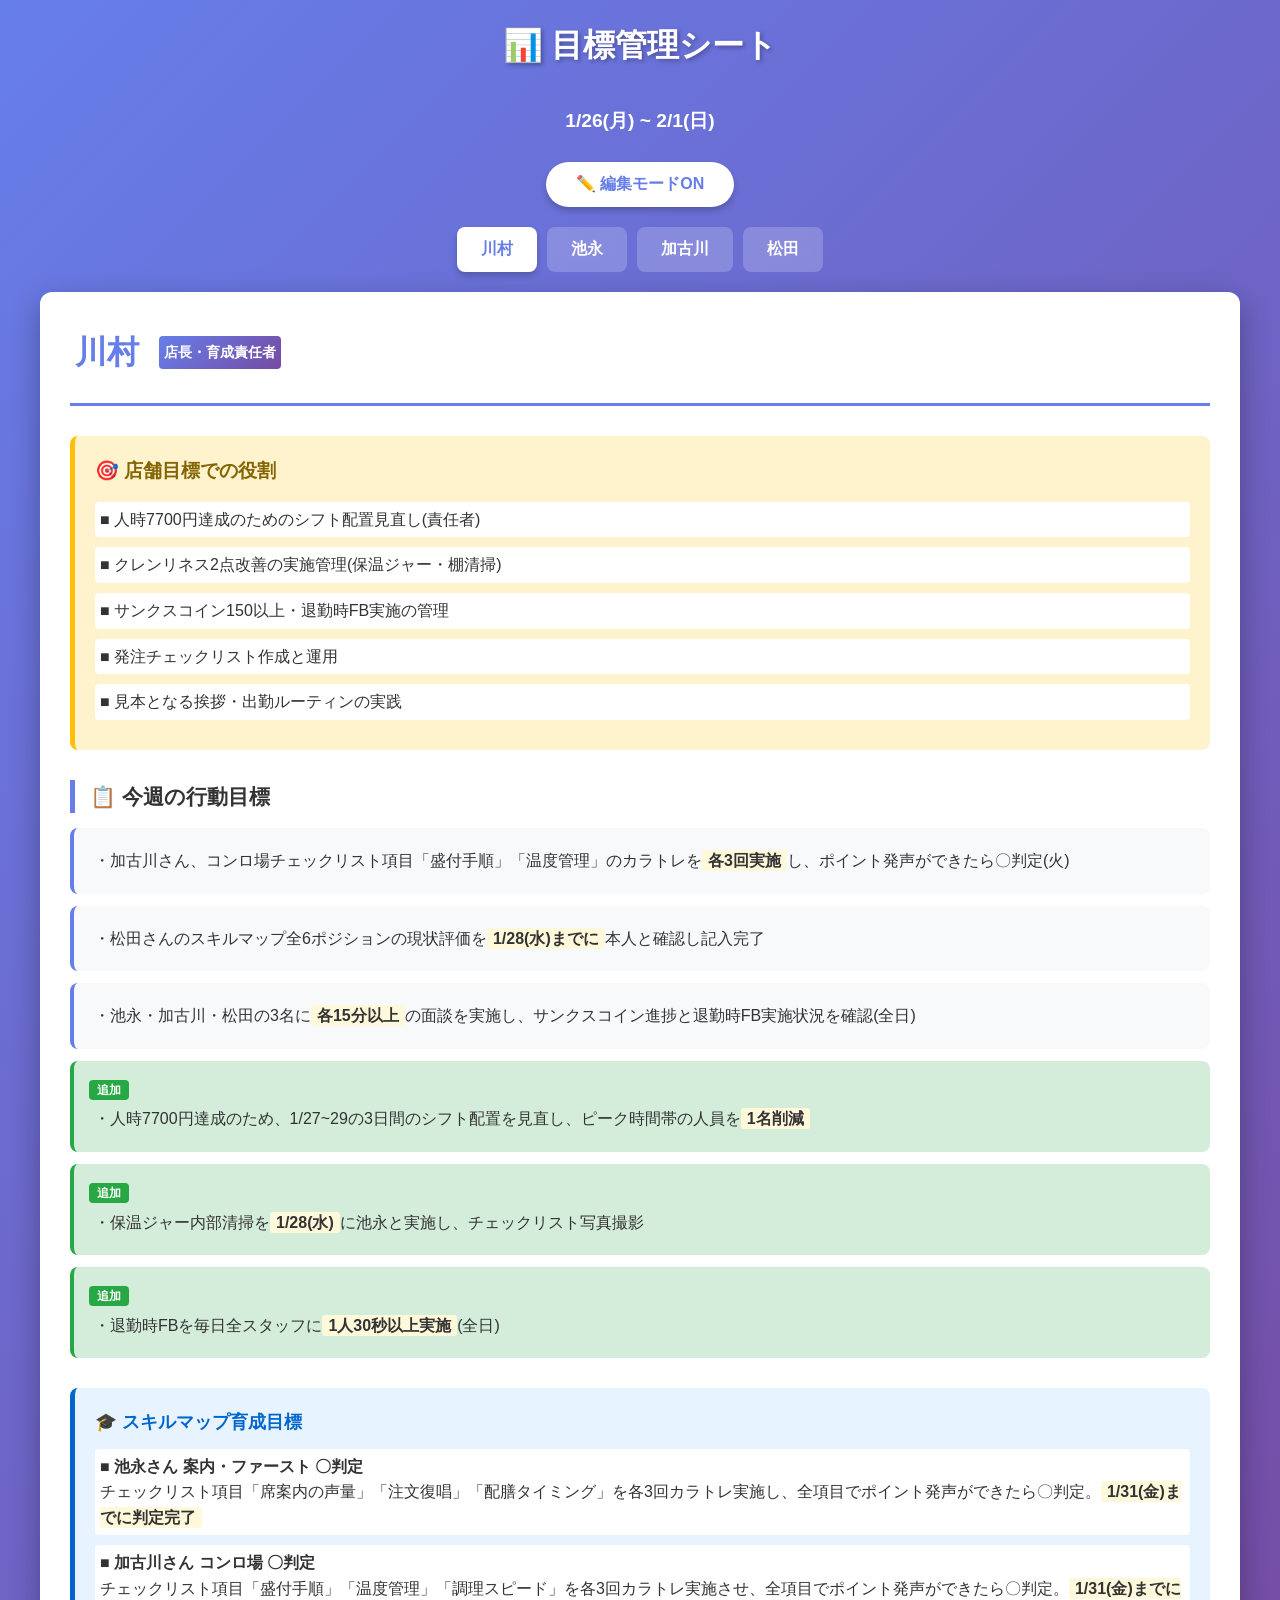
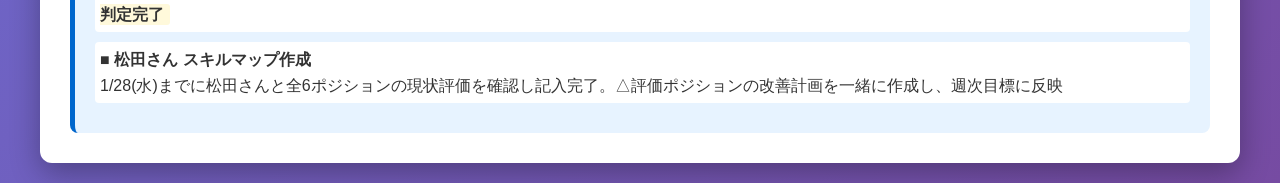
==== index.html @ c8c551f2 "Add files via upload" ====
<!DOCTYPE html>
<html lang="ja">
<head>
    <meta charset="UTF-8">
    <meta name="viewport" content="width=device-width, initial-scale=1.0">
    <title>目標管理シート - 編集可能版</title>
    <style>
        * {
            margin: 0;
            padding: 0;
            box-sizing: border-box;
        }
        
        body {
            font-family: 'Segoe UI', 'Yu Gothic', 'Meiryo', sans-serif;
            background: linear-gradient(135deg, #667eea 0%, #764ba2 100%);
            padding: 20px;
            line-height: 1.6;
        }
        
        .container {
            max-width: 1200px;
            margin: 0 auto;
        }
        
        h1 {
            text-align: center;
            color: white;
            margin-bottom: 30px;
            font-size: 2em;
            text-shadow: 2px 2px 4px rgba(0,0,0,0.3);
        }
        
        .period {
            text-align: center;
            color: white;
            font-size: 1.2em;
            margin-bottom: 20px;
            font-weight: bold;
        }
        
        .edit-mode-toggle {
            text-align: center;
            margin-bottom: 20px;
        }
        
        .toggle-btn {
            padding: 12px 30px;
            background: white;
            color: #667eea;
            border: none;
            border-radius: 25px;
            cursor: pointer;
            font-size: 1em;
            font-weight: bold;
            box-shadow: 0 4px 6px rgba(0,0,0,0.2);
            transition: all 0.3s;
        }
        
        .toggle-btn:hover {
            transform: translateY(-2px);
            box-shadow: 0 6px 8px rgba(0,0,0,0.3);
        }
        
        .toggle-btn.active {
            background: #28a745;
            color: white;
        }
        
        .tab-container {
            display: flex;
            gap: 10px;
            margin-bottom: 20px;
            flex-wrap: wrap;
            justify-content: center;
        }
        
        .tab {
            padding: 12px 24px;
            background: rgba(255,255,255,0.2);
            color: white;
            border: none;
            border-radius: 8px;
            cursor: pointer;
            font-size: 1em;
            font-weight: bold;
            transition: all 0.3s;
            backdrop-filter: blur(10px);
        }
        
        .tab:hover {
            background: rgba(255,255,255,0.3);
            transform: translateY(-2px);
        }
        
        .tab.active {
            background: white;
            color: #667eea;
            box-shadow: 0 4px 6px rgba(0,0,0,0.2);
        }
        
        .person-card {
            display: none;
            background: white;
            border-radius: 12px;
            padding: 30px;
            box-shadow: 0 10px 30px rgba(0,0,0,0.3);
            animation: fadeIn 0.5s;
        }
        
        .person-card.active {
            display: block;
        }
        
        @keyframes fadeIn {
            from {
                opacity: 0;
                transform: translateY(20px);
            }
            to {
                opacity: 1;
                transform: translateY(0);
            }
        }
        
        .person-header {
            display: flex;
            align-items: center;
            margin-bottom: 30px;
            padding-bottom: 20px;
            border-bottom: 3px solid #667eea;
        }
        
        .person-name {
            font-size: 2em;
            color: #667eea;
            font-weight: bold;
            margin-right: 15px;
        }
        
        .role-badge {
            background: linear-gradient(135deg, #667eea, #764ba2);
            color: white;
            padding: 5px 15px;
            border-radius: 20px;
            font-size: 0.9em;
            font-weight: bold;
        }
        
        .section {
            margin-bottom: 30px;
        }
        
        .section-title {
            font-size: 1.3em;
            color: #333;
            margin-bottom: 15px;
            padding-left: 15px;
            border-left: 5px solid #667eea;
            font-weight: bold;
        }
        
        .goal-item {
            background: #f8f9fa;
            padding: 15px;
            margin-bottom: 12px;
            border-radius: 8px;
            border-left: 4px solid #667eea;
            transition: all 0.3s;
            position: relative;
        }
        
        .goal-item:hover {
            background: #e9ecef;
        }
        
        .goal-item.new {
            border-left-color: #28a745;
            background: #d4edda;
        }
        
        .goal-item.new::before {
            content: "追加";
            background: #28a745;
            color: white;
            padding: 3px 8px;
            border-radius: 4px;
            font-size: 0.75em;
            margin-right: 10px;
            font-weight: bold;
        }
        
        .goal-text {
            color: #333;
            font-size: 1em;
        }
        
        .store-goals {
            background: #fff3cd;
            padding: 20px;
            border-radius: 8px;
            border-left: 5px solid #ffc107;
            margin-bottom: 30px;
        }
        
        .store-goals-title {
            font-size: 1.2em;
            color: #856404;
            margin-bottom: 15px;
            font-weight: bold;
        }
        
        .store-goal-item {
            padding: 10px;
            margin-bottom: 10px;
            background: white;
            border-radius: 5px;
            color: #333;
            position: relative;
        }
        
        .skill-progress {
            background: #e7f3ff;
            padding: 20px;
            border-radius: 8px;
            border-left: 5px solid #0066cc;
        }
        
        .skill-title {
            font-size: 1.1em;
            color: #0066cc;
            margin-bottom: 12px;
            font-weight: bold;
        }
        
        .skill-item {
            background: white;
            padding: 12px;
            margin-bottom: 10px;
            border-radius: 5px;
            color: #333;
            position: relative;
        }
        
        .highlight {
            background: #fff9db;
            padding: 2px 6px;
            border-radius: 3px;
            font-weight: bold;
        }
        
        /* 編集モード用スタイル */
        .editable {
            cursor: text;
            padding: 5px;
            border-radius: 4px;
            transition: all 0.3s;
        }
        
        .editable:hover {
            background: rgba(102, 126, 234, 0.1);
        }
        
        .editable[contenteditable="true"] {
            background: #fffacd;
            border: 2px solid #667eea;
            outline: none;
        }
        
        .delete-btn {
            position: absolute;
            right: 10px;
            top: 10px;
            background: #dc3545;
            color: white;
            border: none;
            padding: 5px 10px;
            border-radius: 5px;
            cursor: pointer;
            font-size: 0.8em;
            display: none;
        }
        
        .edit-mode .delete-btn {
            display: block;
        }
        
        .delete-btn:hover {
            background: #c82333;
        }
        
        .add-btn {
            background: #28a745;
            color: white;
            border: none;
            padding: 10px 20px;
            border-radius: 5px;
            cursor: pointer;
            font-size: 0.9em;
            margin-top: 10px;
            display: none;
        }
        
        .edit-mode .add-btn {
            display: inline-block;
        }
        
        .add-btn:hover {
            background: #218838;
        }
        
        .save-export-container {
            text-align: center;
            margin-top: 20px;
            display: none;
        }
        
        .edit-mode .save-export-container {
            display: block;
        }
        
        .save-btn, .export-btn {
            padding: 12px 30px;
            margin: 0 10px;
            border: none;
            border-radius: 8px;
            cursor: pointer;
            font-size: 1em;
            font-weight: bold;
            transition: all 0.3s;
        }
        
        .save-btn {
            background: #28a745;
            color: white;
        }
        
        .save-btn:hover {
            background: #218838;
        }
        
        .export-btn {
            background: #007bff;
            color: white;
        }
        
        .export-btn:hover {
            background: #0056b3;
        }
        
        @media (max-width: 768px) {
            body {
                padding: 10px;
            }
            
            h1 {
                font-size: 1.5em;
            }
            
            .person-card {
                padding: 20px;
            }
            
            .tab {
                padding: 10px 16px;
                font-size: 0.9em;
            }
        }
    </style>
</head>
<body>
    <div class="container">
        <h1>📊 目標管理シート</h1>
        <div class="period editable" contenteditable="false">1/26(月) ~ 2/1(日)</div>
        
        <div class="edit-mode-toggle">
            <button class="toggle-btn" onclick="toggleEditMode()">✏️ 編集モードON</button>
        </div>
        
        <div class="tab-container" id="tabContainer">
            <button class="tab active" onclick="showPerson('kawamura')">川村</button>
            <button class="tab" onclick="showPerson('ikenaga')">池永</button>
            <button class="tab" onclick="showPerson('kakogawa')">加古川</button>
            <button class="tab" onclick="showPerson('matsuda')">松田</button>
        </div>

        <!-- 川村 -->
        <div id="kawamura" class="person-card active">
            <div class="person-header">
                <div class="person-name editable" contenteditable="false">川村</div>
                <div class="role-badge editable" contenteditable="false">店長・育成責任者</div>
            </div>
            
            <div class="store-goals">
                <div class="store-goals-title">🎯 店舗目標での役割</div>
                <div class="store-goal-item editable" contenteditable="false">
                    <button class="delete-btn" onclick="deleteItem(this)">削除</button>
                    ■ 人時7700円達成のためのシフト配置見直し(責任者)
                </div>
                <div class="store-goal-item editable" contenteditable="false">
                    <button class="delete-btn" onclick="deleteItem(this)">削除</button>
                    ■ クレンリネス2点改善の実施管理(保温ジャー・棚清掃)
                </div>
                <div class="store-goal-item editable" contenteditable="false">
                    <button class="delete-btn" onclick="deleteItem(this)">削除</button>
                    ■ サンクスコイン150以上・退勤時FB実施の管理
                </div>
                <div class="store-goal-item editable" contenteditable="false">
                    <button class="delete-btn" onclick="deleteItem(this)">削除</button>
                    ■ 発注チェックリスト作成と運用
                </div>
                <div class="store-goal-item editable" contenteditable="false">
                    <button class="delete-btn" onclick="deleteItem(this)">削除</button>
                    ■ 見本となる挨拶・出勤ルーティンの実践
                </div>
                <button class="add-btn" onclick="addStoreGoal(this)">+ 店舗目標を追加</button>
            </div>
            
            <div class="section">
                <div class="section-title">📋 今週の行動目標</div>
                <div class="goal-item">
                    <button class="delete-btn" onclick="deleteItem(this)">削除</button>
                    <div class="goal-text editable" contenteditable="false">・加古川さん、コンロ場チェックリスト項目「盛付手順」「温度管理」のカラトレを<span class="highlight">各3回実施</span>し、ポイント発声ができたら〇判定(火)</div>
                </div>
                <div class="goal-item">
                    <button class="delete-btn" onclick="deleteItem(this)">削除</button>
                    <div class="goal-text editable" contenteditable="false">・松田さんのスキルマップ全6ポジションの現状評価を<span class="highlight">1/28(水)までに</span>本人と確認し記入完了</div>
                </div>
                <div class="goal-item">
                    <button class="delete-btn" onclick="deleteItem(this)">削除</button>
                    <div class="goal-text editable" contenteditable="false">・池永・加古川・松田の3名に<span class="highlight">各15分以上</span>の面談を実施し、サンクスコイン進捗と退勤時FB実施状況を確認(全日)</div>
                </div>
                <div class="goal-item new">
                    <button class="delete-btn" onclick="deleteItem(this)">削除</button>
                    <div class="goal-text editable" contenteditable="false">・人時7700円達成のため、1/27~29の3日間のシフト配置を見直し、ピーク時間帯の人員を<span class="highlight">1名削減</span></div>
                </div>
                <div class="goal-item new">
                    <button class="delete-btn" onclick="deleteItem(this)">削除</button>
                    <div class="goal-text editable" contenteditable="false">・保温ジャー内部清掃を<span class="highlight">1/28(水)</span>に池永と実施し、チェックリスト写真撮影</div>
                </div>
                <div class="goal-item new">
                    <button class="delete-btn" onclick="deleteItem(this)">削除</button>
                    <div class="goal-text editable" contenteditable="false">・退勤時FBを毎日全スタッフに<span class="highlight">1人30秒以上実施</span>(全日)</div>
                </div>
                <button class="add-btn" onclick="addWeeklyGoal(this)">+ 週次目標を追加</button>
            </div>
            
            <div class="skill-progress">
                <div class="skill-title">🎓 スキルマップ育成目標</div>
                <div class="skill-item editable" contenteditable="false">
                    <button class="delete-btn" onclick="deleteItem(this)">削除</button>
                    <strong>■ 池永さん 案内・ファースト 〇判定</strong><br>
                    チェックリスト項目「席案内の声量」「注文復唱」「配膳タイミング」を各3回カラトレ実施し、全項目でポイント発声ができたら〇判定。<span class="highlight">1/31(金)までに判定完了</span>
                </div>
                <div class="skill-item editable" contenteditable="false">
                    <button class="delete-btn" onclick="deleteItem(this)">削除</button>
                    <strong>■ 加古川さん コンロ場 〇判定</strong><br>
                    チェックリスト項目「盛付手順」「温度管理」「調理スピード」を各3回カラトレ実施させ、全項目でポイント発声ができたら〇判定。<span class="highlight">1/31(金)までに判定完了</span>
                </div>
                <div class="skill-item editable" contenteditable="false">
                    <button class="delete-btn" onclick="deleteItem(this)">削除</button>
                    <strong>■ 松田さん スキルマップ作成</strong><br>
                    1/28(水)までに松田さんと全6ポジションの現状評価を確認し記入完了。△評価ポジションの改善計画を一緒に作成し、週次目標に反映
                </div>
                <button class="add-btn" onclick="addSkillGoal(this)">+ スキル目標を追加</button>
            </div>
        </div>

        <!-- 池永 -->
        <div id="ikenaga" class="person-card">
            <div class="person-header">
                <div class="person-name editable" contenteditable="false">池永</div>
                <div class="role-badge editable" contenteditable="false">SS・クレンリネス担当</div>
            </div>
            
            <div class="store-goals">
                <div class="store-goals-title">🎯 店舗目標での役割</div>
                <div class="store-goal-item editable" contenteditable="false">
                    <button class="delete-btn" onclick="deleteItem(this)">削除</button>
                    ■ 見本となる挨拶・出勤ルーティンの実践(社員・SS)
                </div>
                <div class="store-goal-item editable" contenteditable="false">
                    <button class="delete-btn" onclick="deleteItem(this)">削除</button>
                    ■ クレンリネス2点改善への協力(保温ジャー清掃実施)
                </div>
                <button class="add-btn" onclick="addStoreGoal(this)">+ 店舗目標を追加</button>
            </div>
            
            <div class="section">
                <div class="section-title">📋 今週の行動目標</div>
                <div class="goal-item">
                    <button class="delete-btn" onclick="deleteItem(this)">削除</button>
                    <div class="goal-text editable" contenteditable="false">・ラストチェックリスト全12項目のうち「トイレ清掃」「ゴミ分別」を加古川・松田に<span class="highlight">各2回実施</span>させ、不備があれば即座に再指導(月水木)</div>
                </div>
                <div class="goal-item new">
                    <button class="delete-btn" onclick="deleteItem(this)">削除</button>
                    <div class="goal-text editable" contenteditable="false">・案内・ファーストのチェックリスト項目「席案内の声量」「注文復唱」を川村に<span class="highlight">3回カラトレ</span>で確認してもらい〇判定取得(月水金)</div>
                </div>
                <div class="goal-item new">
                    <button class="delete-btn" onclick="deleteItem(this)">削除</button>
                    <div class="goal-text editable" contenteditable="false">・出勤時に「いらっしゃいませ!」を<span class="highlight">5m先まで届く声量</span>で毎日実施し、川村のFBを受ける(全日)</div>
                </div>
                <button class="add-btn" onclick="addWeeklyGoal(this)">+ 週次目標を追加</button>
            </div>
            
            <div class="skill-progress">
                <div class="skill-title">🎓 スキルマップ進捗目標</div>
                <div class="skill-item editable" contenteditable="false">
                    <button class="delete-btn" onclick="deleteItem(this)">削除</button>
                    <strong>■ 案内・ファースト 〇判定取得</strong><br>
                    チェックリスト項目「席案内の声量」「注文復唱」「配膳タイミング」を川村に各3回カラトレで確認してもらい、全項目でポイント発声ができたら〇判定。<span class="highlight">1/31(金)までに川村から判定取得</span>
                </div>
                <div class="skill-item editable" contenteditable="false">
                    <button class="delete-btn" onclick="deleteItem(this)">削除</button>
                    <strong>■ 肉場 〇判定取得</strong><br>
                    肉場の現状評価(×/△)を1/27(月)に川村と確認。チェックリスト項目「肉の切り分け」「焼き加減判断」を各3回カラトレ実施し、川村から〇判定を<span class="highlight">2/15までに取得</span>
                </div>
                <button class="add-btn" onclick="addSkillGoal(this)">+ スキル目標を追加</button>
            </div>
        </div>

        <!-- 加古川 -->
        <div id="kakogawa" class="person-card">
            <div class="person-header">
                <div class="person-name editable" contenteditable="false">加古川</div>
                <div class="role-badge editable" contenteditable="false">スタッフ・コンロ場育成中</div>
            </div>
            
            <div class="store-goals">
                <div class="store-goals-title">🎯 店舗目標での役割</div>
                <div class="store-goal-item editable" contenteditable="false">
                    <button class="delete-btn" onclick="deleteItem(this)">削除</button>
                    ■ クレンリネス2点改善の実施(テーブル横セット棚・保温ジャー清掃)
                </div>
                <button class="add-btn" onclick="addStoreGoal(this)">+ 店舗目標を追加</button>
            </div>
            
            <div class="section">
                <div class="section-title">📋 今週の行動目標</div>
                <div class="goal-item">
                    <button class="delete-btn" onclick="deleteItem(this)">削除</button>
                    <div class="goal-text editable" contenteditable="false">・コンロ場チェックリスト「盛付手順」を<span class="highlight">毎日2回以上カラトレ実施</span>し、川村の〇判定を<span class="highlight">1/31(金)までに取得</span>(全日)</div>
                </div>
                <div class="goal-item">
                    <button class="delete-btn" onclick="deleteItem(this)">削除</button>
                    <div class="goal-text editable" contenteditable="false">・横の棚清掃を火水木の3日間実施し、<span class="highlight">チェックリスト写真を撮影</span>して川村に提出。保温ジャー内部清掃を1/28(水)に川村と実施(火水木)</div>
                </div>
                <div class="goal-item new">
                    <button class="delete-btn" onclick="deleteItem(this)">削除</button>
                    <div class="goal-text editable" contenteditable="false">・退勤時に池永または川村から<span class="highlight">30秒以上のFB</span>を毎日受ける(全日)</div>
                </div>
                <button class="add-btn" onclick="addWeeklyGoal(this)">+ 週次目標を追加</button>
            </div>
            
            <div class="skill-progress">
                <div class="skill-title">🎓 スキルマップ進捗目標</div>
                <div class="skill-item editable" contenteditable="false">
                    <button class="delete-btn" onclick="deleteItem(this)">削除</button>
                    <strong>■ コンロ場 〇判定取得</strong><br>
                    チェックリスト項目「盛付手順」「温度管理」「調理スピード」を毎日2回以上カラトレ実施し、川村に各3回確認してもらい全項目でポイント発声ができたら〇判定。<span class="highlight">1/31(金)までに判定取得</span>
                </div>
                <button class="add-btn" onclick="addSkillGoal(this)">+ スキル目標を追加</button>
            </div>
        </div>

        <!-- 松田 -->
        <div id="matsuda" class="person-card">
            <div class="person-header">
                <div class="person-name editable" contenteditable="false">松田</div>
                <div class="role-badge editable" contenteditable="false">SS・新人育成中</div>
            </div>
            
            <div class="store-goals">
                <div class="store-goals-title">🎯 店舗目標での役割</div>
                <div class="store-goal-item editable" contenteditable="false">
                    <button class="delete-btn" onclick="deleteItem(this)">削除</button>
                    ■ 見本となる挨拶・出勤ルーティンの実践(社員・SS)
                </div>
                <div class="store-goal-item editable" contenteditable="false">
                    <button class="delete-btn" onclick="deleteItem(this)">削除</button>
                    ■ サンクスコイン150以上の達成
                </div>
                <button class="add-btn" onclick="addStoreGoal(this)">+ 店舗目標を追加</button>
            </div>
            
            <div class="section">
                <div class="section-title">📋 今週の行動目標</div>
                <div class="goal-item">
                    <button class="delete-btn" onclick="deleteItem(this)">削除</button>
                    <div class="goal-text editable" contenteditable="false">・出勤時「おはようございます!」+特急挨拶を<span class="highlight">5m先まで届く声量</span>で毎日実施し、川村または池永のFBを受ける(全日)</div>
                </div>
                <div class="goal-item">
                    <button class="delete-btn" onclick="deleteItem(this)">削除</button>
                    <div class="goal-text editable" contenteditable="false">・スキルマップの現状評価を<span class="highlight">1/28(水)までに</span>川村と確認し記入完了。△評価ポジションのうち1つを選び、チェックリスト項目を<span class="highlight">毎日2回以上カラトレ実施</span>(全日)</div>
                </div>
                <div class="goal-item new">
                    <button class="delete-btn" onclick="deleteItem(this)">削除</button>
                    <div class="goal-text editable" contenteditable="false">・サンクスコインを<span class="highlight">週3枚以上送信</span>し、1/31(金)時点での累計枚数を川村に報告</div>
                </div>
                <button class="add-btn" onclick="addWeeklyGoal(this)">+ 週次目標を追加</button>
            </div>
            
            <div class="skill-progress">
                <div class="skill-title">🎓 スキルマップ進捗目標</div>
                <div class="skill-item editable" contenteditable="false">
                    <button class="delete-btn" onclick="deleteItem(this)">削除</button>
                    <strong>■ スキルマップ作成完了</strong><br>
                    1/28(水)までに川村と全6ポジションの現状評価を確認し記入完了。△評価ポジションのうち1つを選び、チェックリスト項目を特定して週次目標に反映。<span class="highlight">2/7(金)までに1ポジションを△→〇に昇格</span>
                </div>
                <button class="add-btn" onclick="addSkillGoal(this)">+ スキル目標を追加</button>
            </div>
        </div>
        
        <div class="save-export-container">
            <button class="save-btn" onclick="saveData()">💾 保存</button>
            <button class="export-btn" onclick="exportHTML()">📥 HTMLエクスポート</button>
        </div>
    </div>

    <script>
        let editMode = false;

        function toggleEditMode() {
            editMode = !editMode;
            const btn = document.querySelector('.toggle-btn');
            const editables = document.querySelectorAll('.editable');
            const body = document.body;
            
            if (editMode) {
                btn.textContent = '👁️ 閲覧モードに戻る';
                btn.classList.add('active');
                body.classList.add('edit-mode');
                editables.forEach(el => el.contentEditable = 'true');
            } else {
                btn.textContent = '✏️ 編集モードON';
                btn.classList.remove('active');
                body.classList.remove('edit-mode');
                editables.forEach(el => el.contentEditable = 'false');
            }
        }

        function showPerson(personId) {
            document.querySelectorAll('.person-card').forEach(card => {
                card.classList.remove('active');
            });
            document.querySelectorAll('.tab').forEach(tab => {
                tab.classList.remove('active');
            });
            
            document.getElementById(personId).classList.add('active');
            event.target.classList.add('active');
        }

        function deleteItem(btn) {
            if (confirm('この項目を削除しますか?')) {
                btn.parentElement.remove();
            }
        }

        function addStoreGoal(btn) {
            const container = btn.parentElement;
            const newItem = document.createElement('div');
            newItem.className = 'store-goal-item editable';
            newItem.contentEditable = 'true';
            newItem.innerHTML = '<button class="delete-btn" onclick="deleteItem(this)">削除</button>■ 新しい店舗目標を入力してください';
            container.insertBefore(newItem, btn);
            newItem.focus();
        }

        function addWeeklyGoal(btn) {
            const container = btn.parentElement;
            const newItem = document.createElement('div');
            newItem.className = 'goal-item new';
            newItem.innerHTML = '<button class="delete-btn" onclick="deleteItem(this)">削除</button><div class="goal-text editable" contenteditable="true">・新しい週次目標を入力してください</div>';
            container.insertBefore(newItem, btn);
            newItem.querySelector('.goal-text').focus();
        }

        function addSkillGoal(btn) {
            const container = btn.parentElement;
            const newItem = document.createElement('div');
            newItem.className = 'skill-item editable';
            newItem.contentEditable = 'true';
            newItem.innerHTML = '<button class="delete-btn" onclick="deleteItem(this)">削除</button><strong>■ 新しいスキル目標</strong><br>詳細を入力してください';
            container.insertBefore(newItem, btn);
            newItem.focus();
        }

        function saveData() {
            localStorage.setItem('goalData', document.querySelector('.container').innerHTML);
            alert('✅ データを保存しました!');
        }

        function loadData() {
            const saved = localStorage.getItem('goalData');
            if (saved) {
                document.querySelector('.container').innerHTML = saved;
                setupEventListeners();
            }
        }

        function setupEventListeners() {
            document.querySelectorAll('.tab').forEach(tab => {
                tab.onclick = function() { showPerson(this.getAttribute('onclick').match(/'(.*)'/)[1]); };
            });
        }

        function exportHTML() {
            const content = document.documentElement.outerHTML;
            const blob = new Blob([content], { type: 'text/html' });
            const url = URL.createObjectURL(blob);
            const a = document.createElement('a');
            a.href = url;
            a.download = '目標管理シート_' + new Date().toISOString().split('T')[0] + '.html';
            a.click();
            URL.revokeObjectURL(url);
            alert('📥 HTMLファイルをダウンロードしました!');
        }

        window.onload = function() {
            const saved = localStorage.getItem('goalData');
            if (saved && confirm('前回の編集データを復元しますか?')) {
                loadData();
            }
        };
    </script>
</body>
</html>
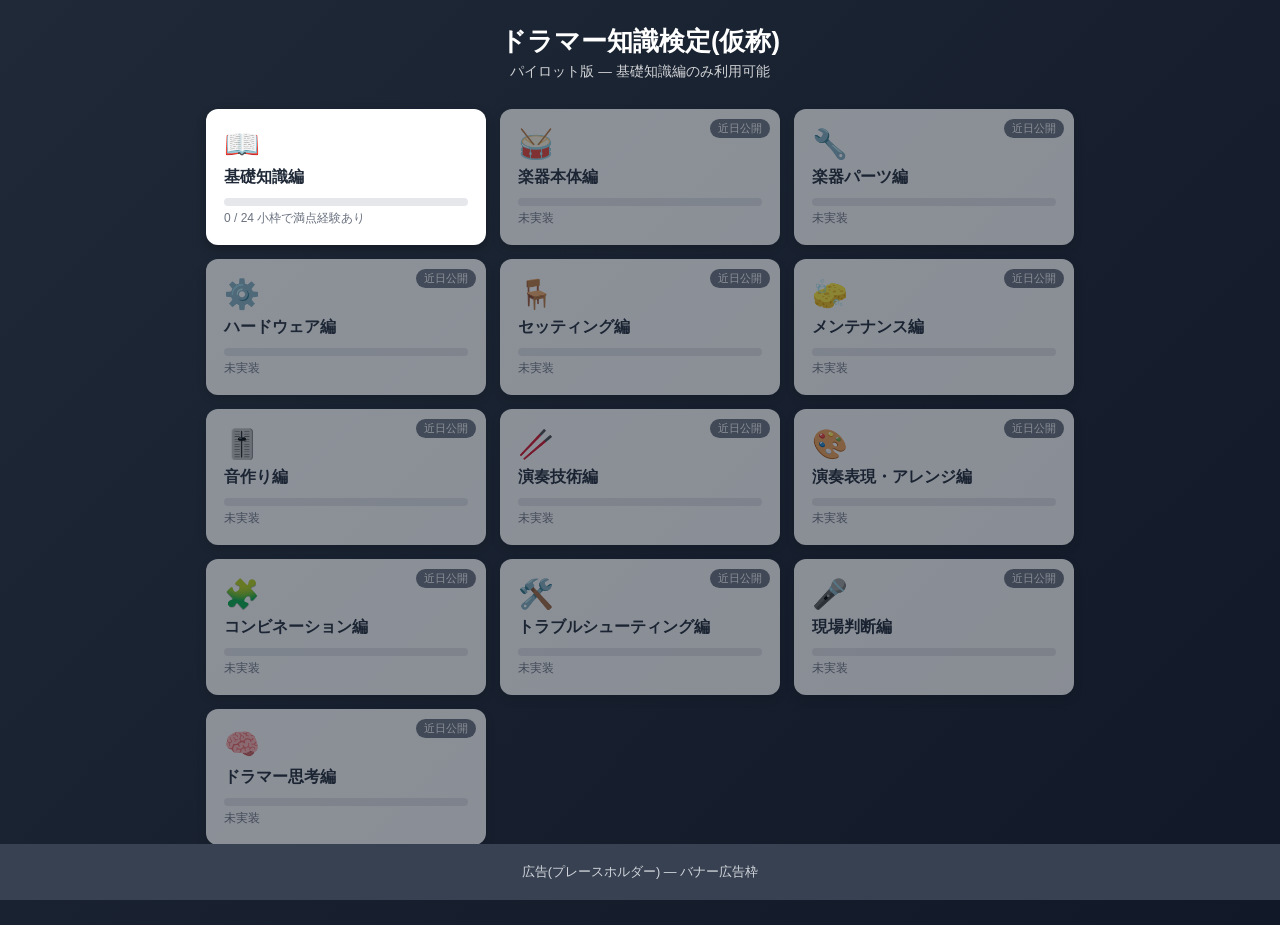
==== commit 8c678eaa: "ドラマー知識検定パイロット版を追加(基礎知識編100問)" ====
--- a/index.html
+++ b/index.html
@@ -1,728 +1,17 @@
 <!DOCTYPE html>
 <html lang="ja">
 <head>
-    <meta charset="UTF-8">
-    <meta name="viewport" content="width=device-width, initial-scale=1.0">
-    <title>目標管理シート - 編集可能版</title>
-    <style>
-        * {
-            margin: 0;
-            padding: 0;
-            box-sizing: border-box;
-        }
-        
-        body {
-            font-family: 'Segoe UI', 'Yu Gothic', 'Meiryo', sans-serif;
-            background: linear-gradient(135deg, #667eea 0%, #764ba2 100%);
-            padding: 20px;
-            line-height: 1.6;
-        }
-        
-        .container {
-            max-width: 1200px;
-            margin: 0 auto;
-        }
-        
-        h1 {
-            text-align: center;
-            color: white;
-            margin-bottom: 30px;
-            font-size: 2em;
-            text-shadow: 2px 2px 4px rgba(0,0,0,0.3);
-        }
-        
-        .period {
-            text-align: center;
-            color: white;
-            font-size: 1.2em;
-            margin-bottom: 20px;
-            font-weight: bold;
-        }
-        
-        .edit-mode-toggle {
-            text-align: center;
-            margin-bottom: 20px;
-        }
-        
-        .toggle-btn {
-            padding: 12px 30px;
-            background: white;
-            color: #667eea;
-            border: none;
-            border-radius: 25px;
-            cursor: pointer;
-            font-size: 1em;
-            font-weight: bold;
-            box-shadow: 0 4px 6px rgba(0,0,0,0.2);
-            transition: all 0.3s;
-        }
-        
-        .toggle-btn:hover {
-            transform: translateY(-2px);
-            box-shadow: 0 6px 8px rgba(0,0,0,0.3);
-        }
-        
-        .toggle-btn.active {
-            background: #28a745;
-            color: white;
-        }
-        
-        .tab-container {
-            display: flex;
-            gap: 10px;
-            margin-bottom: 20px;
-            flex-wrap: wrap;
-            justify-content: center;
-        }
-        
-        .tab {
-            padding: 12px 24px;
-            background: rgba(255,255,255,0.2);
-            color: white;
-            border: none;
-            border-radius: 8px;
-            cursor: pointer;
-            font-size: 1em;
-            font-weight: bold;
-            transition: all 0.3s;
-            backdrop-filter: blur(10px);
-        }
-        
-        .tab:hover {
-            background: rgba(255,255,255,0.3);
-            transform: translateY(-2px);
-        }
-        
-        .tab.active {
-            background: white;
-            color: #667eea;
-            box-shadow: 0 4px 6px rgba(0,0,0,0.2);
-        }
-        
-        .person-card {
-            display: none;
-            background: white;
-            border-radius: 12px;
-            padding: 30px;
-            box-shadow: 0 10px 30px rgba(0,0,0,0.3);
-            animation: fadeIn 0.5s;
-        }
-        
-        .person-card.active {
-            display: block;
-        }
-        
-        @keyframes fadeIn {
-            from {
-                opacity: 0;
-                transform: translateY(20px);
-            }
-            to {
-                opacity: 1;
-                transform: translateY(0);
-            }
-        }
-        
-        .person-header {
-            display: flex;
-            align-items: center;
-            margin-bottom: 30px;
-            padding-bottom: 20px;
-            border-bottom: 3px solid #667eea;
-        }
-        
-        .person-name {
-            font-size: 2em;
-            color: #667eea;
-            font-weight: bold;
-            margin-right: 15px;
-        }
-        
-        .role-badge {
-            background: linear-gradient(135deg, #667eea, #764ba2);
-            color: white;
-            padding: 5px 15px;
-            border-radius: 20px;
-            font-size: 0.9em;
-            font-weight: bold;
-        }
-        
-        .section {
-            margin-bottom: 30px;
-        }
-        
-        .section-title {
-            font-size: 1.3em;
-            color: #333;
-            margin-bottom: 15px;
-            padding-left: 15px;
-            border-left: 5px solid #667eea;
-            font-weight: bold;
-        }
-        
-        .goal-item {
-            background: #f8f9fa;
-            padding: 15px;
-            margin-bottom: 12px;
-            border-radius: 8px;
-            border-left: 4px solid #667eea;
-            transition: all 0.3s;
-            position: relative;
-        }
-        
-        .goal-item:hover {
-            background: #e9ecef;
-        }
-        
-        .goal-item.new {
-            border-left-color: #28a745;
-            background: #d4edda;
-        }
-        
-        .goal-item.new::before {
-            content: "追加";
-            background: #28a745;
-            color: white;
-            padding: 3px 8px;
-            border-radius: 4px;
-            font-size: 0.75em;
-            margin-right: 10px;
-            font-weight: bold;
-        }
-        
-        .goal-text {
-            color: #333;
-            font-size: 1em;
-        }
-        
-        .store-goals {
-            background: #fff3cd;
-            padding: 20px;
-            border-radius: 8px;
-            border-left: 5px solid #ffc107;
-            margin-bottom: 30px;
-        }
-        
-        .store-goals-title {
-            font-size: 1.2em;
-            color: #856404;
-            margin-bottom: 15px;
-            font-weight: bold;
-        }
-        
-        .store-goal-item {
-            padding: 10px;
-            margin-bottom: 10px;
-            background: white;
-            border-radius: 5px;
-            color: #333;
-            position: relative;
-        }
-        
-        .skill-progress {
-            background: #e7f3ff;
-            padding: 20px;
-            border-radius: 8px;
-            border-left: 5px solid #0066cc;
-        }
-        
-        .skill-title {
-            font-size: 1.1em;
-            color: #0066cc;
-            margin-bottom: 12px;
-            font-weight: bold;
-        }
-        
-        .skill-item {
-            background: white;
-            padding: 12px;
-            margin-bottom: 10px;
-            border-radius: 5px;
-            color: #333;
-            position: relative;
-        }
-        
-        .highlight {
-            background: #fff9db;
-            padding: 2px 6px;
-            border-radius: 3px;
-            font-weight: bold;
-        }
-        
-        /* 編集モード用スタイル */
-        .editable {
-            cursor: text;
-            padding: 5px;
-            border-radius: 4px;
-            transition: all 0.3s;
-        }
-        
-        .editable:hover {
-            background: rgba(102, 126, 234, 0.1);
-        }
-        
-        .editable[contenteditable="true"] {
-            background: #fffacd;
-            border: 2px solid #667eea;
-            outline: none;
-        }
-        
-        .delete-btn {
-            position: absolute;
-            right: 10px;
-            top: 10px;
-            background: #dc3545;
-            color: white;
-            border: none;
-            padding: 5px 10px;
-            border-radius: 5px;
-            cursor: pointer;
-            font-size: 0.8em;
-            display: none;
-        }
-        
-        .edit-mode .delete-btn {
-            display: block;
-        }
-        
-        .delete-btn:hover {
-            background: #c82333;
-        }
-        
-        .add-btn {
-            background: #28a745;
-            color: white;
-            border: none;
-            padding: 10px 20px;
-            border-radius: 5px;
-            cursor: pointer;
-            font-size: 0.9em;
-            margin-top: 10px;
-            display: none;
-        }
-        
-        .edit-mode .add-btn {
-            display: inline-block;
-        }
-        
-        .add-btn:hover {
-            background: #218838;
-        }
-        
-        .save-export-container {
-            text-align: center;
-            margin-top: 20px;
-            display: none;
-        }
-        
-        .edit-mode .save-export-container {
-            display: block;
-        }
-        
-        .save-btn, .export-btn {
-            padding: 12px 30px;
-            margin: 0 10px;
-            border: none;
-            border-radius: 8px;
-            cursor: pointer;
-            font-size: 1em;
-            font-weight: bold;
-            transition: all 0.3s;
-        }
-        
-        .save-btn {
-            background: #28a745;
-            color: white;
-        }
-        
-        .save-btn:hover {
-            background: #218838;
-        }
-        
-        .export-btn {
-            background: #007bff;
-            color: white;
-        }
-        
-        .export-btn:hover {
-            background: #0056b3;
-        }
-        
-        @media (max-width: 768px) {
-            body {
-                padding: 10px;
-            }
-            
-            h1 {
-                font-size: 1.5em;
-            }
-            
-            .person-card {
-                padding: 20px;
-            }
-            
-            .tab {
-                padding: 10px 16px;
-                font-size: 0.9em;
-            }
-        }
-    </style>
+  <meta charset="UTF-8">
+  <meta name="viewport" content="width=device-width, initial-scale=1.0">
+  <title>ドラマー知識検定(仮称) - パイロット版</title>
+  <link rel="stylesheet" href="styles.css">
 </head>
 <body>
-    <div class="container">
-        <h1>📊 目標管理シート</h1>
-        <div class="period editable" contenteditable="false">1/26(月) ~ 2/1(日)</div>
-        
-        <div class="edit-mode-toggle">
-            <button class="toggle-btn" onclick="toggleEditMode()">✏️ 編集モードON</button>
-        </div>
-        
-        <div class="tab-container" id="tabContainer">
-            <button class="tab active" onclick="showPerson('kawamura')">川村</button>
-            <button class="tab" onclick="showPerson('ikenaga')">池永</button>
-            <button class="tab" onclick="showPerson('kakogawa')">加古川</button>
-            <button class="tab" onclick="showPerson('matsuda')">松田</button>
-        </div>
+  <div id="app-root"></div>
 
-        <!-- 川村 -->
-        <div id="kawamura" class="person-card active">
-            <div class="person-header">
-                <div class="person-name editable" contenteditable="false">川村</div>
-                <div class="role-badge editable" contenteditable="false">店長・育成責任者</div>
-            </div>
-            
-            <div class="store-goals">
-                <div class="store-goals-title">🎯 店舗目標での役割</div>
-                <div class="store-goal-item editable" contenteditable="false">
-                    <button class="delete-btn" onclick="deleteItem(this)">削除</button>
-                    ■ 人時7700円達成のためのシフト配置見直し(責任者)
-                </div>
-                <div class="store-goal-item editable" contenteditable="false">
-                    <button class="delete-btn" onclick="deleteItem(this)">削除</button>
-                    ■ クレンリネス2点改善の実施管理(保温ジャー・棚清掃)
-                </div>
-                <div class="store-goal-item editable" contenteditable="false">
-                    <button class="delete-btn" onclick="deleteItem(this)">削除</button>
-                    ■ サンクスコイン150以上・退勤時FB実施の管理
-                </div>
-                <div class="store-goal-item editable" contenteditable="false">
-                    <button class="delete-btn" onclick="deleteItem(this)">削除</button>
-                    ■ 発注チェックリスト作成と運用
-                </div>
-                <div class="store-goal-item editable" contenteditable="false">
-                    <button class="delete-btn" onclick="deleteItem(this)">削除</button>
-                    ■ 見本となる挨拶・出勤ルーティンの実践
-                </div>
-                <button class="add-btn" onclick="addStoreGoal(this)">+ 店舗目標を追加</button>
-            </div>
-            
-            <div class="section">
-                <div class="section-title">📋 今週の行動目標</div>
-                <div class="goal-item">
-                    <button class="delete-btn" onclick="deleteItem(this)">削除</button>
-                    <div class="goal-text editable" contenteditable="false">・加古川さん、コンロ場チェックリスト項目「盛付手順」「温度管理」のカラトレを<span class="highlight">各3回実施</span>し、ポイント発声ができたら〇判定(火)</div>
-                </div>
-                <div class="goal-item">
-                    <button class="delete-btn" onclick="deleteItem(this)">削除</button>
-                    <div class="goal-text editable" contenteditable="false">・松田さんのスキルマップ全6ポジションの現状評価を<span class="highlight">1/28(水)までに</span>本人と確認し記入完了</div>
-                </div>
-                <div class="goal-item">
-                    <button class="delete-btn" onclick="deleteItem(this)">削除</button>
-                    <div class="goal-text editable" contenteditable="false">・池永・加古川・松田の3名に<span class="highlight">各15分以上</span>の面談を実施し、サンクスコイン進捗と退勤時FB実施状況を確認(全日)</div>
-                </div>
-                <div class="goal-item new">
-                    <button class="delete-btn" onclick="deleteItem(this)">削除</button>
-                    <div class="goal-text editable" contenteditable="false">・人時7700円達成のため、1/27~29の3日間のシフト配置を見直し、ピーク時間帯の人員を<span class="highlight">1名削減</span></div>
-                </div>
-                <div class="goal-item new">
-                    <button class="delete-btn" onclick="deleteItem(this)">削除</button>
-                    <div class="goal-text editable" contenteditable="false">・保温ジャー内部清掃を<span class="highlight">1/28(水)</span>に池永と実施し、チェックリスト写真撮影</div>
-                </div>
-                <div class="goal-item new">
-                    <button class="delete-btn" onclick="deleteItem(this)">削除</button>
-                    <div class="goal-text editable" contenteditable="false">・退勤時FBを毎日全スタッフに<span class="highlight">1人30秒以上実施</span>(全日)</div>
-                </div>
-                <button class="add-btn" onclick="addWeeklyGoal(this)">+ 週次目標を追加</button>
-            </div>
-            
-            <div class="skill-progress">
-                <div class="skill-title">🎓 スキルマップ育成目標</div>
-                <div class="skill-item editable" contenteditable="false">
-                    <button class="delete-btn" onclick="deleteItem(this)">削除</button>
-                    <strong>■ 池永さん 案内・ファースト 〇判定</strong><br>
-                    チェックリスト項目「席案内の声量」「注文復唱」「配膳タイミング」を各3回カラトレ実施し、全項目でポイント発声ができたら〇判定。<span class="highlight">1/31(金)までに判定完了</span>
-                </div>
-                <div class="skill-item editable" contenteditable="false">
-                    <button class="delete-btn" onclick="deleteItem(this)">削除</button>
-                    <strong>■ 加古川さん コンロ場 〇判定</strong><br>
-                    チェックリスト項目「盛付手順」「温度管理」「調理スピード」を各3回カラトレ実施させ、全項目でポイント発声ができたら〇判定。<span class="highlight">1/31(金)までに判定完了</span>
-                </div>
-                <div class="skill-item editable" contenteditable="false">
-                    <button class="delete-btn" onclick="deleteItem(this)">削除</button>
-                    <strong>■ 松田さん スキルマップ作成</strong><br>
-                    1/28(水)までに松田さんと全6ポジションの現状評価を確認し記入完了。△評価ポジションの改善計画を一緒に作成し、週次目標に反映
-                </div>
-                <button class="add-btn" onclick="addSkillGoal(this)">+ スキル目標を追加</button>
-            </div>
-        </div>
-
-        <!-- 池永 -->
-        <div id="ikenaga" class="person-card">
-            <div class="person-header">
-                <div class="person-name editable" contenteditable="false">池永</div>
-                <div class="role-badge editable" contenteditable="false">SS・クレンリネス担当</div>
-            </div>
-            
-            <div class="store-goals">
-                <div class="store-goals-title">🎯 店舗目標での役割</div>
-                <div class="store-goal-item editable" contenteditable="false">
-                    <button class="delete-btn" onclick="deleteItem(this)">削除</button>
-                    ■ 見本となる挨拶・出勤ルーティンの実践(社員・SS)
-                </div>
-                <div class="store-goal-item editable" contenteditable="false">
-                    <button class="delete-btn" onclick="deleteItem(this)">削除</button>
-                    ■ クレンリネス2点改善への協力(保温ジャー清掃実施)
-                </div>
-                <button class="add-btn" onclick="addStoreGoal(this)">+ 店舗目標を追加</button>
-            </div>
-            
-            <div class="section">
-                <div class="section-title">📋 今週の行動目標</div>
-                <div class="goal-item">
-                    <button class="delete-btn" onclick="deleteItem(this)">削除</button>
-                    <div class="goal-text editable" contenteditable="false">・ラストチェックリスト全12項目のうち「トイレ清掃」「ゴミ分別」を加古川・松田に<span class="highlight">各2回実施</span>させ、不備があれば即座に再指導(月水木)</div>
-                </div>
-                <div class="goal-item new">
-                    <button class="delete-btn" onclick="deleteItem(this)">削除</button>
-                    <div class="goal-text editable" contenteditable="false">・案内・ファーストのチェックリスト項目「席案内の声量」「注文復唱」を川村に<span class="highlight">3回カラトレ</span>で確認してもらい〇判定取得(月水金)</div>
-                </div>
-                <div class="goal-item new">
-                    <button class="delete-btn" onclick="deleteItem(this)">削除</button>
-                    <div class="goal-text editable" contenteditable="false">・出勤時に「いらっしゃいませ!」を<span class="highlight">5m先まで届く声量</span>で毎日実施し、川村のFBを受ける(全日)</div>
-                </div>
-                <button class="add-btn" onclick="addWeeklyGoal(this)">+ 週次目標を追加</button>
-            </div>
-            
-            <div class="skill-progress">
-                <div class="skill-title">🎓 スキルマップ進捗目標</div>
-                <div class="skill-item editable" contenteditable="false">
-                    <button class="delete-btn" onclick="deleteItem(this)">削除</button>
-                    <strong>■ 案内・ファースト 〇判定取得</strong><br>
-                    チェックリスト項目「席案内の声量」「注文復唱」「配膳タイミング」を川村に各3回カラトレで確認してもらい、全項目でポイント発声ができたら〇判定。<span class="highlight">1/31(金)までに川村から判定取得</span>
-                </div>
-                <div class="skill-item editable" contenteditable="false">
-                    <button class="delete-btn" onclick="deleteItem(this)">削除</button>
-                    <strong>■ 肉場 〇判定取得</strong><br>
-                    肉場の現状評価(×/△)を1/27(月)に川村と確認。チェックリスト項目「肉の切り分け」「焼き加減判断」を各3回カラトレ実施し、川村から〇判定を<span class="highlight">2/15までに取得</span>
-                </div>
-                <button class="add-btn" onclick="addSkillGoal(this)">+ スキル目標を追加</button>
-            </div>
-        </div>
-
-        <!-- 加古川 -->
-        <div id="kakogawa" class="person-card">
-            <div class="person-header">
-                <div class="person-name editable" contenteditable="false">加古川</div>
-                <div class="role-badge editable" contenteditable="false">スタッフ・コンロ場育成中</div>
-            </div>
-            
-            <div class="store-goals">
-                <div class="store-goals-title">🎯 店舗目標での役割</div>
-                <div class="store-goal-item editable" contenteditable="false">
-                    <button class="delete-btn" onclick="deleteItem(this)">削除</button>
-                    ■ クレンリネス2点改善の実施(テーブル横セット棚・保温ジャー清掃)
-                </div>
-                <button class="add-btn" onclick="addStoreGoal(this)">+ 店舗目標を追加</button>
-            </div>
-            
-            <div class="section">
-                <div class="section-title">📋 今週の行動目標</div>
-                <div class="goal-item">
-                    <button class="delete-btn" onclick="deleteItem(this)">削除</button>
-                    <div class="goal-text editable" contenteditable="false">・コンロ場チェックリスト「盛付手順」を<span class="highlight">毎日2回以上カラトレ実施</span>し、川村の〇判定を<span class="highlight">1/31(金)までに取得</span>(全日)</div>
-                </div>
-                <div class="goal-item">
-                    <button class="delete-btn" onclick="deleteItem(this)">削除</button>
-                    <div class="goal-text editable" contenteditable="false">・横の棚清掃を火水木の3日間実施し、<span class="highlight">チェックリスト写真を撮影</span>して川村に提出。保温ジャー内部清掃を1/28(水)に川村と実施(火水木)</div>
-                </div>
-                <div class="goal-item new">
-                    <button class="delete-btn" onclick="deleteItem(this)">削除</button>
-                    <div class="goal-text editable" contenteditable="false">・退勤時に池永または川村から<span class="highlight">30秒以上のFB</span>を毎日受ける(全日)</div>
-                </div>
-                <button class="add-btn" onclick="addWeeklyGoal(this)">+ 週次目標を追加</button>
-            </div>
-            
-            <div class="skill-progress">
-                <div class="skill-title">🎓 スキルマップ進捗目標</div>
-                <div class="skill-item editable" contenteditable="false">
-                    <button class="delete-btn" onclick="deleteItem(this)">削除</button>
-                    <strong>■ コンロ場 〇判定取得</strong><br>
-                    チェックリスト項目「盛付手順」「温度管理」「調理スピード」を毎日2回以上カラトレ実施し、川村に各3回確認してもらい全項目でポイント発声ができたら〇判定。<span class="highlight">1/31(金)までに判定取得</span>
-                </div>
-                <button class="add-btn" onclick="addSkillGoal(this)">+ スキル目標を追加</button>
-            </div>
-        </div>
-
-        <!-- 松田 -->
-        <div id="matsuda" class="person-card">
-            <div class="person-header">
-                <div class="person-name editable" contenteditable="false">松田</div>
-                <div class="role-badge editable" contenteditable="false">SS・新人育成中</div>
-            </div>
-            
-            <div class="store-goals">
-                <div class="store-goals-title">🎯 店舗目標での役割</div>
-                <div class="store-goal-item editable" contenteditable="false">
-                    <button class="delete-btn" onclick="deleteItem(this)">削除</button>
-                    ■ 見本となる挨拶・出勤ルーティンの実践(社員・SS)
-                </div>
-                <div class="store-goal-item editable" contenteditable="false">
-                    <button class="delete-btn" onclick="deleteItem(this)">削除</button>
-                    ■ サンクスコイン150以上の達成
-                </div>
-                <button class="add-btn" onclick="addStoreGoal(this)">+ 店舗目標を追加</button>
-            </div>
-            
-            <div class="section">
-                <div class="section-title">📋 今週の行動目標</div>
-                <div class="goal-item">
-                    <button class="delete-btn" onclick="deleteItem(this)">削除</button>
-                    <div class="goal-text editable" contenteditable="false">・出勤時「おはようございます!」+特急挨拶を<span class="highlight">5m先まで届く声量</span>で毎日実施し、川村または池永のFBを受ける(全日)</div>
-                </div>
-                <div class="goal-item">
-                    <button class="delete-btn" onclick="deleteItem(this)">削除</button>
-                    <div class="goal-text editable" contenteditable="false">・スキルマップの現状評価を<span class="highlight">1/28(水)までに</span>川村と確認し記入完了。△評価ポジションのうち1つを選び、チェックリスト項目を<span class="highlight">毎日2回以上カラトレ実施</span>(全日)</div>
-                </div>
-                <div class="goal-item new">
-                    <button class="delete-btn" onclick="deleteItem(this)">削除</button>
-                    <div class="goal-text editable" contenteditable="false">・サンクスコインを<span class="highlight">週3枚以上送信</span>し、1/31(金)時点での累計枚数を川村に報告</div>
-                </div>
-                <button class="add-btn" onclick="addWeeklyGoal(this)">+ 週次目標を追加</button>
-            </div>
-            
-            <div class="skill-progress">
-                <div class="skill-title">🎓 スキルマップ進捗目標</div>
-                <div class="skill-item editable" contenteditable="false">
-                    <button class="delete-btn" onclick="deleteItem(this)">削除</button>
-                    <strong>■ スキルマップ作成完了</strong><br>
-                    1/28(水)までに川村と全6ポジションの現状評価を確認し記入完了。△評価ポジションのうち1つを選び、チェックリスト項目を特定して週次目標に反映。<span class="highlight">2/7(金)までに1ポジションを△→〇に昇格</span>
-                </div>
-                <button class="add-btn" onclick="addSkillGoal(this)">+ スキル目標を追加</button>
-            </div>
-        </div>
-        
-        <div class="save-export-container">
-            <button class="save-btn" onclick="saveData()">💾 保存</button>
-            <button class="export-btn" onclick="exportHTML()">📥 HTMLエクスポート</button>
-        </div>
-    </div>
-
-    <script>
-        let editMode = false;
-
-        function toggleEditMode() {
-            editMode = !editMode;
-            const btn = document.querySelector('.toggle-btn');
-            const editables = document.querySelectorAll('.editable');
-            const body = document.body;
-            
-            if (editMode) {
-                btn.textContent = '👁️ 閲覧モードに戻る';
-                btn.classList.add('active');
-                body.classList.add('edit-mode');
-                editables.forEach(el => el.contentEditable = 'true');
-            } else {
-                btn.textContent = '✏️ 編集モードON';
-                btn.classList.remove('active');
-                body.classList.remove('edit-mode');
-                editables.forEach(el => el.contentEditable = 'false');
-            }
-        }
-
-        function showPerson(personId) {
-            document.querySelectorAll('.person-card').forEach(card => {
-                card.classList.remove('active');
-            });
-            document.querySelectorAll('.tab').forEach(tab => {
-                tab.classList.remove('active');
-            });
-            
-            document.getElementById(personId).classList.add('active');
-            event.target.classList.add('active');
-        }
-
-        function deleteItem(btn) {
-            if (confirm('この項目を削除しますか?')) {
-                btn.parentElement.remove();
-            }
-        }
-
-        function addStoreGoal(btn) {
-            const container = btn.parentElement;
-            const newItem = document.createElement('div');
-            newItem.className = 'store-goal-item editable';
-            newItem.contentEditable = 'true';
-            newItem.innerHTML = '<button class="delete-btn" onclick="deleteItem(this)">削除</button>■ 新しい店舗目標を入力してください';
-            container.insertBefore(newItem, btn);
-            newItem.focus();
-        }
-
-        function addWeeklyGoal(btn) {
-            const container = btn.parentElement;
-            const newItem = document.createElement('div');
-            newItem.className = 'goal-item new';
-            newItem.innerHTML = '<button class="delete-btn" onclick="deleteItem(this)">削除</button><div class="goal-text editable" contenteditable="true">・新しい週次目標を入力してください</div>';
-            container.insertBefore(newItem, btn);
-            newItem.querySelector('.goal-text').focus();
-        }
-
-        function addSkillGoal(btn) {
-            const container = btn.parentElement;
-            const newItem = document.createElement('div');
-            newItem.className = 'skill-item editable';
-            newItem.contentEditable = 'true';
-            newItem.innerHTML = '<button class="delete-btn" onclick="deleteItem(this)">削除</button><strong>■ 新しいスキル目標</strong><br>詳細を入力してください';
-            container.insertBefore(newItem, btn);
-            newItem.focus();
-        }
-
-        function saveData() {
-            localStorage.setItem('goalData', document.querySelector('.container').innerHTML);
-            alert('✅ データを保存しました!');
-        }
-
-        function loadData() {
-            const saved = localStorage.getItem('goalData');
-            if (saved) {
-                document.querySelector('.container').innerHTML = saved;
-                setupEventListeners();
-            }
-        }
-
-        function setupEventListeners() {
-            document.querySelectorAll('.tab').forEach(tab => {
-                tab.onclick = function() { showPerson(this.getAttribute('onclick').match(/'(.*)'/)[1]); };
-            });
-        }
-
-        function exportHTML() {
-            const content = document.documentElement.outerHTML;
-            const blob = new Blob([content], { type: 'text/html' });
-            const url = URL.createObjectURL(blob);
-            const a = document.createElement('a');
-            a.href = url;
-            a.download = '目標管理シート_' + new Date().toISOString().split('T')[0] + '.html';
-            a.click();
-            URL.revokeObjectURL(url);
-            alert('📥 HTMLファイルをダウンロードしました!');
-        }
-
-        window.onload = function() {
-            const saved = localStorage.getItem('goalData');
-            if (saved && confirm('前回の編集データを復元しますか?')) {
-                loadData();
-            }
-        };
-    </script>
+  <script src="data/categories.js"></script>
+  <script src="data/cat01_references.js"></script>
+  <script src="data/cat01_basic.js"></script>
+  <script src="app.js"></script>
 </body>
-</html>+</html>
--- a/styles.css
+++ b/styles.css
@@ -0,0 +1,401 @@
+* {
+  margin: 0;
+  padding: 0;
+  box-sizing: border-box;
+}
+
+body {
+  font-family: 'Segoe UI', 'Yu Gothic', 'Meiryo', sans-serif;
+  background: linear-gradient(135deg, #1f2937 0%, #111827 100%);
+  color: #1f2937;
+  min-height: 100vh;
+  padding-bottom: 64px; /* バナー広告分の余白 */
+}
+
+.app-header {
+  text-align: center;
+  color: white;
+  padding: 24px 16px 12px;
+}
+
+.app-header h1 {
+  font-size: 1.6em;
+  margin-bottom: 4px;
+}
+
+.app-header p {
+  opacity: 0.8;
+  font-size: 0.85em;
+}
+
+.screen {
+  max-width: 900px;
+  margin: 0 auto;
+  padding: 16px;
+}
+
+.hidden {
+  display: none !important;
+}
+
+/* ===== TOPカテゴリ画面 ===== */
+.category-grid {
+  display: grid;
+  grid-template-columns: repeat(auto-fill, minmax(220px, 1fr));
+  gap: 14px;
+}
+
+.category-card {
+  background: white;
+  border-radius: 12px;
+  padding: 18px;
+  box-shadow: 0 4px 10px rgba(0,0,0,0.25);
+  cursor: pointer;
+  transition: transform 0.15s;
+  position: relative;
+}
+
+.category-card:not(.disabled):hover {
+  transform: translateY(-3px);
+}
+
+.category-card.disabled {
+  opacity: 0.5;
+  cursor: not-allowed;
+}
+
+.category-card .icon {
+  font-size: 1.8em;
+}
+
+.category-card .title {
+  font-weight: bold;
+  margin-top: 6px;
+}
+
+.category-card .progress-bar {
+  margin-top: 10px;
+  height: 8px;
+  background: #e5e7eb;
+  border-radius: 4px;
+  overflow: hidden;
+}
+
+.category-card .progress-fill {
+  height: 100%;
+  background: #4f46e5;
+}
+
+.category-card .progress-label {
+  font-size: 0.75em;
+  color: #6b7280;
+  margin-top: 4px;
+}
+
+.coming-soon-badge {
+  position: absolute;
+  top: 10px;
+  right: 10px;
+  background: #6b7280;
+  color: white;
+  font-size: 0.7em;
+  padding: 2px 8px;
+  border-radius: 10px;
+}
+
+/* ===== カテゴリ詳細(小枠一覧) ===== */
+.back-link {
+  color: white;
+  background: none;
+  border: none;
+  font-size: 0.95em;
+  cursor: pointer;
+  margin-bottom: 12px;
+  text-decoration: underline;
+}
+
+.difficulty-group {
+  margin-bottom: 22px;
+}
+
+.difficulty-group h3 {
+  color: white;
+  margin-bottom: 8px;
+  font-size: 1.1em;
+}
+
+.subset-list {
+  display: grid;
+  grid-template-columns: repeat(auto-fill, minmax(260px, 1fr));
+  gap: 10px;
+}
+
+.subset-card {
+  background: white;
+  border-radius: 10px;
+  padding: 14px;
+  cursor: pointer;
+  box-shadow: 0 2px 6px rgba(0,0,0,0.2);
+}
+
+.subset-card:hover {
+  background: #f3f4f6;
+}
+
+.subset-card .subset-title {
+  font-weight: bold;
+  margin-bottom: 6px;
+}
+
+.subset-card .subset-meta {
+  font-size: 0.8em;
+  color: #6b7280;
+  display: flex;
+  justify-content: space-between;
+  align-items: center;
+}
+
+.tier-badge {
+  font-size: 0.75em;
+  padding: 2px 8px;
+  border-radius: 10px;
+  font-weight: bold;
+}
+
+.tier-badge.GOOD { background: #dbeafe; color: #1d4ed8; }
+.tier-badge.GREAT { background: #fef3c7; color: #b45309; }
+.tier-badge.FANTASTIC { background: #fce7f3; color: #be185d; }
+.tier-badge.none { background: #f3f4f6; color: #9ca3af; }
+
+/* ===== 出題画面 ===== */
+.question-card {
+  background: white;
+  border-radius: 12px;
+  padding: 22px;
+  box-shadow: 0 6px 16px rgba(0,0,0,0.3);
+}
+
+.question-progress {
+  font-size: 0.85em;
+  color: #6b7280;
+  margin-bottom: 6px;
+}
+
+.question-tag {
+  display: inline-block;
+  background: #eef2ff;
+  color: #4338ca;
+  font-size: 0.75em;
+  padding: 3px 10px;
+  border-radius: 10px;
+  margin-bottom: 10px;
+}
+
+.question-text {
+  font-size: 1.15em;
+  margin-bottom: 16px;
+  line-height: 1.6;
+}
+
+.media-placeholder {
+  background: #f3f4f6;
+  border: 2px dashed #d1d5db;
+  border-radius: 8px;
+  padding: 20px;
+  text-align: center;
+  color: #9ca3af;
+  font-size: 0.85em;
+  margin-bottom: 16px;
+}
+
+.choice-list {
+  display: flex;
+  flex-direction: column;
+  gap: 10px;
+}
+
+.choice-btn {
+  text-align: left;
+  padding: 12px 16px;
+  border-radius: 8px;
+  border: 2px solid #e5e7eb;
+  background: white;
+  cursor: pointer;
+  font-size: 1em;
+  transition: all 0.15s;
+}
+
+.choice-btn:hover:not(:disabled) {
+  border-color: #4f46e5;
+}
+
+.choice-btn.correct {
+  background: #d1fae5;
+  border-color: #10b981;
+}
+
+.choice-btn.incorrect {
+  background: #fee2e2;
+  border-color: #ef4444;
+}
+
+.choice-btn:disabled {
+  cursor: default;
+}
+
+.feedback-box {
+  margin-top: 18px;
+  padding: 14px;
+  border-radius: 8px;
+  background: #f0f9ff;
+  border-left: 4px solid #0284c7;
+}
+
+.feedback-box .result-label {
+  font-weight: bold;
+  margin-bottom: 6px;
+}
+
+.reference-box {
+  margin-top: 12px;
+  padding: 12px;
+  background: #fffbeb;
+  border-left: 4px solid #f59e0b;
+  border-radius: 8px;
+  overflow-x: auto;
+}
+
+.reference-box table {
+  border-collapse: collapse;
+  width: 100%;
+  font-size: 0.9em;
+}
+
+.reference-box th, .reference-box td {
+  border: 1px solid #e5e7eb;
+  padding: 6px 8px;
+  text-align: left;
+}
+
+.next-btn {
+  margin-top: 18px;
+  padding: 10px 24px;
+  background: #4f46e5;
+  color: white;
+  border: none;
+  border-radius: 8px;
+  cursor: pointer;
+  font-weight: bold;
+}
+
+/* ===== 結果画面 ===== */
+.result-card {
+  background: white;
+  border-radius: 12px;
+  padding: 28px;
+  text-align: center;
+  box-shadow: 0 6px 16px rgba(0,0,0,0.3);
+}
+
+.result-score {
+  font-size: 3em;
+  font-weight: bold;
+  color: #4f46e5;
+}
+
+.result-count {
+  color: #6b7280;
+  margin-top: 4px;
+}
+
+.result-badge {
+  margin-top: 14px;
+  font-size: 1.1em;
+}
+
+.result-buttons {
+  margin-top: 24px;
+  display: flex;
+  justify-content: center;
+  gap: 10px;
+  flex-wrap: wrap;
+}
+
+.result-buttons button {
+  padding: 12px 20px;
+  border-radius: 8px;
+  border: none;
+  cursor: pointer;
+  font-weight: bold;
+}
+
+.btn-top { background: #e5e7eb; color: #374151; }
+.btn-retry { background: #f59e0b; color: white; }
+.btn-next { background: #4f46e5; color: white; }
+.btn-next:disabled { background: #c7d2fe; cursor: not-allowed; }
+
+/* ===== 広告プレースホルダー ===== */
+.banner-ad-placeholder {
+  position: fixed;
+  bottom: 0;
+  left: 0;
+  right: 0;
+  height: 56px;
+  background: #374151;
+  color: #d1d5db;
+  display: flex;
+  align-items: center;
+  justify-content: center;
+  font-size: 0.8em;
+  z-index: 50;
+}
+
+.interstitial-overlay {
+  position: fixed;
+  inset: 0;
+  background: rgba(17,24,39,0.92);
+  display: flex;
+  align-items: center;
+  justify-content: center;
+  z-index: 100;
+}
+
+.interstitial-box {
+  background: white;
+  border-radius: 12px;
+  padding: 40px 50px;
+  text-align: center;
+}
+
+.interstitial-box .ad-label {
+  color: #9ca3af;
+  font-size: 0.8em;
+  margin-bottom: 10px;
+}
+
+.interstitial-box .ad-timer {
+  font-size: 2em;
+  font-weight: bold;
+  color: #4f46e5;
+  margin-bottom: 16px;
+}
+
+.interstitial-box button {
+  padding: 10px 24px;
+  background: #4f46e5;
+  color: white;
+  border: none;
+  border-radius: 8px;
+  cursor: pointer;
+  font-weight: bold;
+}
+
+.interstitial-box button:disabled {
+  background: #c7d2fe;
+  cursor: not-allowed;
+}
+
+@media (max-width: 600px) {
+  .result-score { font-size: 2.2em; }
+  .interstitial-box { padding: 30px 24px; }
+}
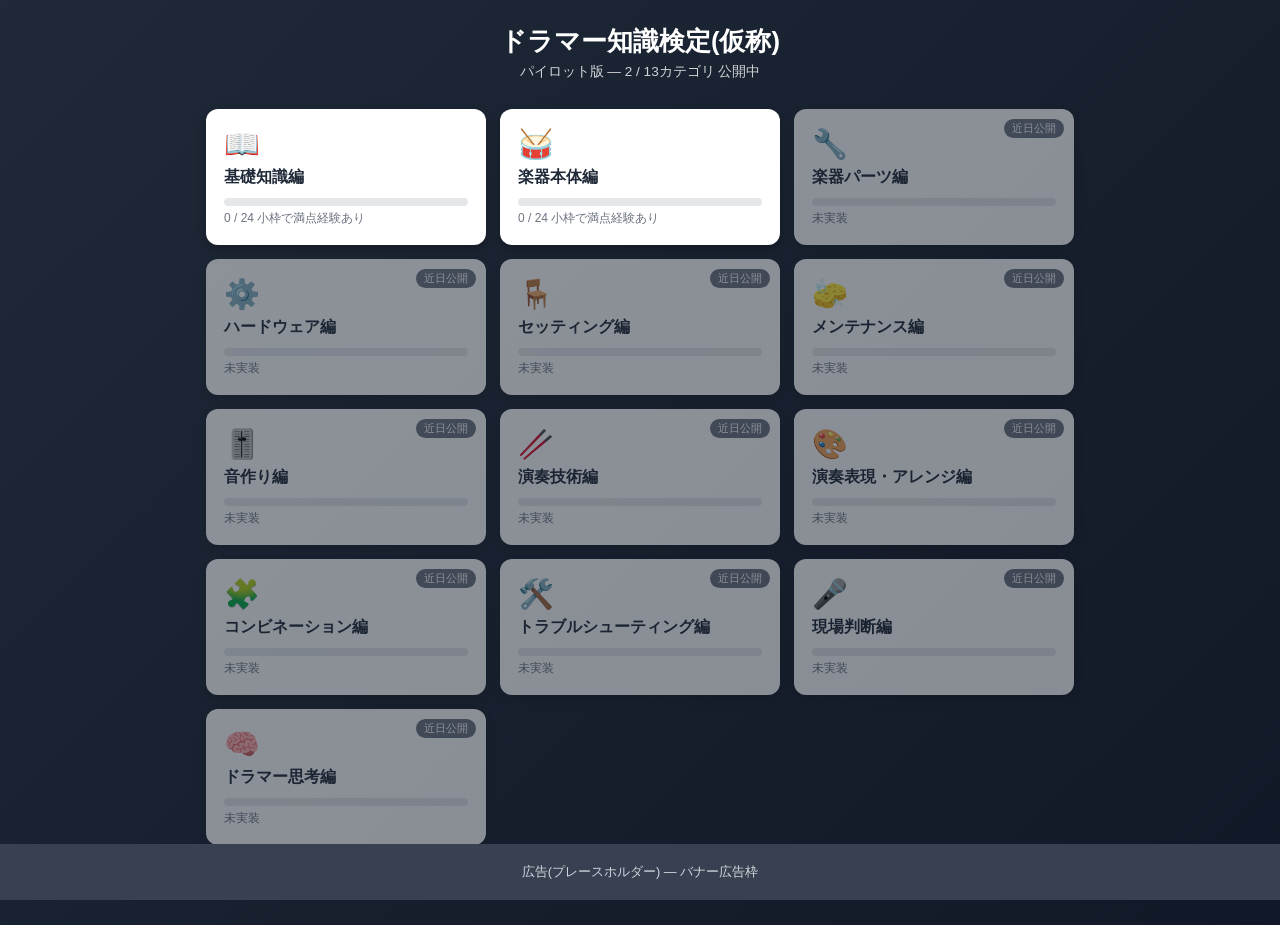
==== commit 9b58032a: "楽器本体編(cat_02)を追加" ====
--- a/index.html
+++ b/index.html
@@ -12,6 +12,8 @@
   <script src="data/categories.js"></script>
   <script src="data/cat01_references.js"></script>
   <script src="data/cat01_basic.js"></script>
+  <script src="data/cat02_references.js"></script>
+  <script src="data/cat02_body.js"></script>
   <script src="app.js"></script>
 </body>
 </html>
--- a/styles.css
+++ b/styles.css
@@ -311,6 +311,16 @@
 .result-badge {
   margin-top: 14px;
   font-size: 1.1em;
+}
+
+.result-ad-placeholder {
+  margin-top: 20px;
+  padding: 22px 16px;
+  background: #f3f4f6;
+  border: 2px dashed #d1d5db;
+  border-radius: 8px;
+  color: #9ca3af;
+  font-size: 0.85em;
 }
 
 .result-buttons {
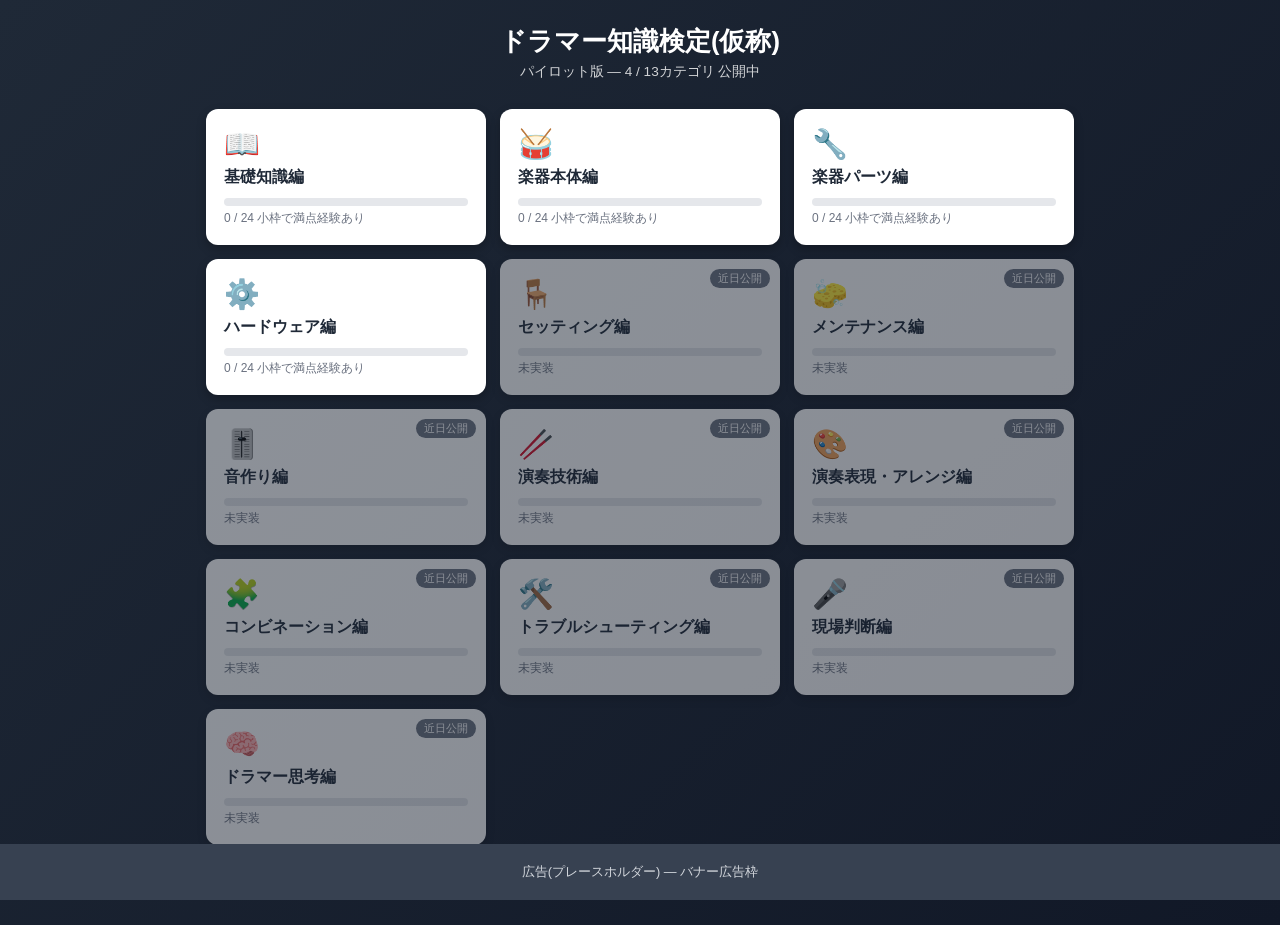
==== commit e0f40759: "cat_01〜04を最終基準に更新、cat_03・04の参照とindex追加" ====
--- a/index.html
+++ b/index.html
@@ -14,6 +14,10 @@
   <script src="data/cat01_basic.js"></script>
   <script src="data/cat02_references.js"></script>
   <script src="data/cat02_body.js"></script>
+  <script src="data/cat03_references.js"></script>
+  <script src="data/cat03_parts.js"></script>
+  <script src="data/cat04_references.js"></script>
+  <script src="data/cat04_hardware.js"></script>
   <script src="app.js"></script>
 </body>
 </html>
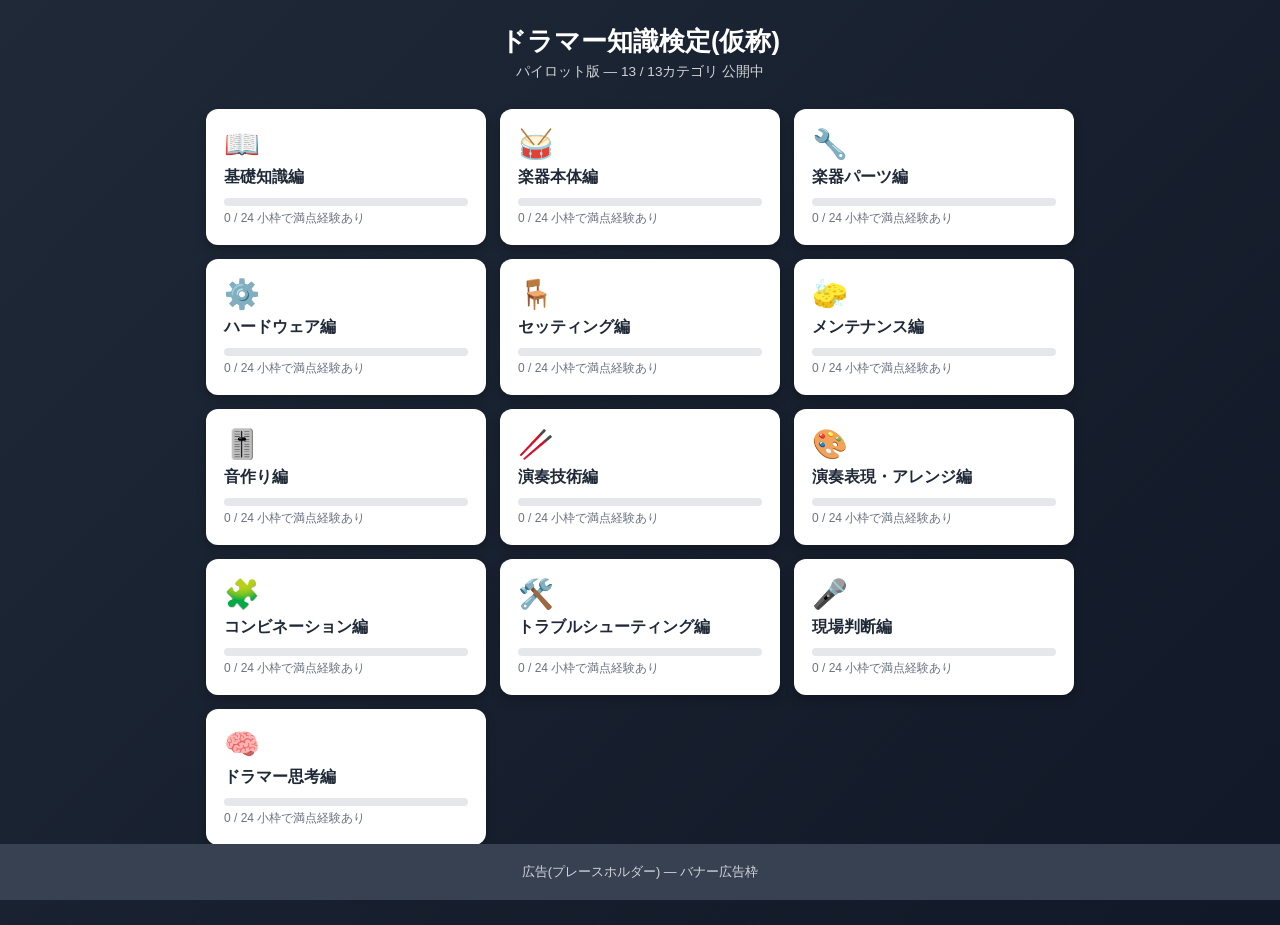
==== commit f94d5880: "全13カテゴリ1300問の実装と選択肢クリーンアップ" ====
--- a/index.html
+++ b/index.html
@@ -18,6 +18,24 @@
   <script src="data/cat03_parts.js"></script>
   <script src="data/cat04_references.js"></script>
   <script src="data/cat04_hardware.js"></script>
+  <script src="data/cat05_references.js"></script>
+  <script src="data/cat05_setup.js"></script>
+  <script src="data/cat06_references.js"></script>
+  <script src="data/cat06_maintenance.js"></script>
+  <script src="data/cat07_references.js"></script>
+  <script src="data/cat07_sound.js"></script>
+  <script src="data/cat08_references.js"></script>
+  <script src="data/cat08_technique.js"></script>
+  <script src="data/cat09_references.js"></script>
+  <script src="data/cat09_expression.js"></script>
+  <script src="data/cat10_references.js"></script>
+  <script src="data/cat10_combination.js"></script>
+  <script src="data/cat11_references.js"></script>
+  <script src="data/cat11_troubleshoot.js"></script>
+  <script src="data/cat12_references.js"></script>
+  <script src="data/cat12_fieldjudge.js"></script>
+  <script src="data/cat13_references.js"></script>
+  <script src="data/cat13_thinking.js"></script>
   <script src="app.js"></script>
 </body>
 </html>
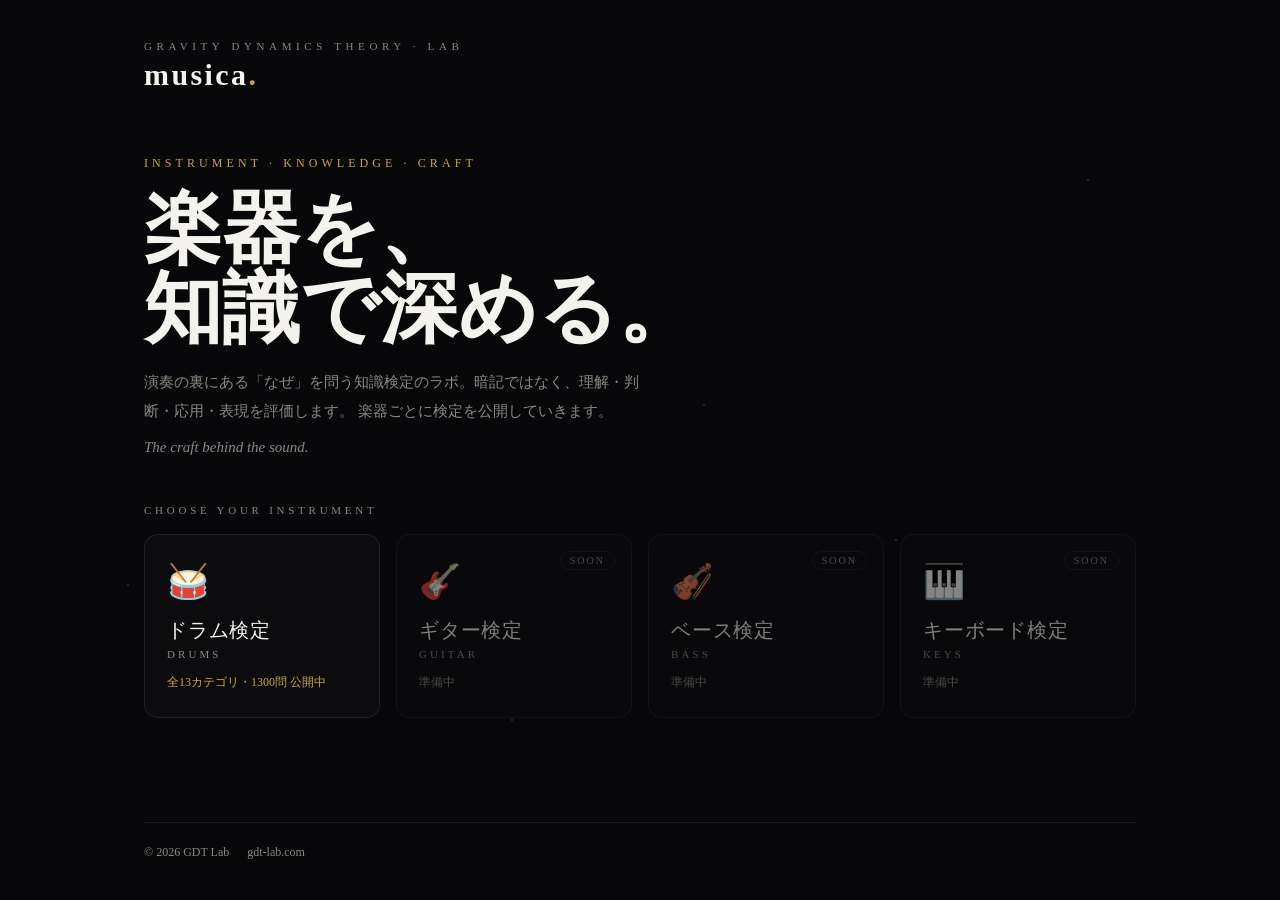
==== commit 22ef8e7c: "musicaハブ構成へ再編:ドラム検定を drums/ へ移動しロビーを新設" ====
--- a/index.html
+++ b/index.html
@@ -3,39 +3,161 @@
 <head>
   <meta charset="UTF-8">
   <meta name="viewport" content="width=device-width, initial-scale=1.0">
-  <title>ドラマー知識検定(仮称) - パイロット版</title>
-  <link rel="stylesheet" href="styles.css">
+  <title>musica — GDT Lab</title>
+  <meta name="description" content="楽器と知識のラボ。ドラムをはじめ、楽器ごとの知識検定を公開していきます。">
+  <style>
+    :root {
+      --bg: #08080a;
+      --fg: #f4f2ec;
+      --muted: #8a8780;
+      --gold: #c9a24a;
+      --line: rgba(255,255,255,0.08);
+      --card: rgba(255,255,255,0.02);
+    }
+    * { box-sizing: border-box; margin: 0; padding: 0; }
+    html, body { background: var(--bg); color: var(--fg); }
+    body {
+      font-family: "Hiragino Mincho ProN", "Yu Mincho", "YuMincho", "Georgia", serif;
+      min-height: 100vh;
+      display: flex;
+      flex-direction: column;
+      -webkit-font-smoothing: antialiased;
+      position: relative;
+      overflow-x: hidden;
+    }
+    /* 星屑の背景 */
+    body::before {
+      content: "";
+      position: fixed;
+      inset: 0;
+      background-image:
+        radial-gradient(1px 1px at 20% 30%, rgba(255,255,255,0.6), transparent),
+        radial-gradient(1px 1px at 70% 60%, rgba(255,255,255,0.5), transparent),
+        radial-gradient(1px 1px at 40% 80%, rgba(255,255,255,0.4), transparent),
+        radial-gradient(1px 1px at 85% 20%, rgba(255,255,255,0.5), transparent),
+        radial-gradient(1px 1px at 55% 45%, rgba(255,255,255,0.35), transparent),
+        radial-gradient(1px 1px at 10% 65%, rgba(255,255,255,0.4), transparent);
+      pointer-events: none;
+      z-index: 0;
+    }
+    .wrap { position: relative; z-index: 1; width: 100%; max-width: 1040px; margin: 0 auto; padding: 0 24px; }
+
+    header { padding: 40px 0 8px; }
+    .brand-eyebrow {
+      font-size: 11px; letter-spacing: 0.42em; color: var(--muted);
+      text-transform: uppercase;
+    }
+    .brand {
+      font-size: 30px; letter-spacing: 0.08em; margin-top: 6px; font-weight: 700;
+    }
+    .brand .dot { color: var(--gold); }
+
+    .hero {
+      flex: 1;
+      display: flex; flex-direction: column; justify-content: center;
+      padding: 56px 0 40px;
+    }
+    .hero-kicker {
+      font-size: 12px; letter-spacing: 0.34em; color: var(--gold);
+      text-transform: uppercase; margin-bottom: 18px;
+    }
+    .hero-title { font-size: clamp(40px, 9vw, 78px); line-height: 1.02; font-weight: 700; }
+    .hero-sub { margin-top: 20px; color: var(--muted); font-size: 15px; line-height: 1.9; max-width: 34em; }
+    .hero-tagline { margin-top: 14px; font-style: italic; color: rgba(244,242,236,0.55); font-size: 15px; }
+
+    .section-label {
+      margin: 48px 0 18px; font-size: 11px; letter-spacing: 0.34em;
+      color: var(--muted); text-transform: uppercase;
+    }
+    .grid {
+      display: grid; grid-template-columns: repeat(auto-fill, minmax(220px, 1fr));
+      gap: 16px; padding-bottom: 64px;
+    }
+    .card {
+      display: block; text-decoration: none; color: inherit;
+      border: 1px solid var(--line); background: var(--card);
+      border-radius: 14px; padding: 26px 22px; position: relative;
+      transition: border-color .25s, transform .25s, background .25s;
+    }
+    .card.live:hover { border-color: rgba(201,162,74,0.6); transform: translateY(-3px); background: rgba(201,162,74,0.04); }
+    .card .emoji { font-size: 34px; display: block; }
+    .card .name { margin-top: 16px; font-size: 20px; letter-spacing: 0.04em; }
+    .card .en { margin-top: 4px; font-size: 11px; letter-spacing: 0.28em; color: var(--muted); text-transform: uppercase; }
+    .card .meta { margin-top: 14px; font-size: 12px; color: var(--muted); }
+    .card.live .meta { color: var(--gold); }
+    .card.soon { opacity: 0.5; }
+    .badge-soon {
+      position: absolute; top: 16px; right: 16px; font-size: 10px; letter-spacing: 0.2em;
+      color: var(--muted); border: 1px solid var(--line); border-radius: 999px; padding: 3px 9px;
+    }
+    .arrow { position: absolute; bottom: 22px; right: 22px; color: var(--gold); font-size: 15px; opacity: 0; transition: opacity .25s; }
+    .card.live:hover .arrow { opacity: 1; }
+
+    footer {
+      border-top: 1px solid var(--line); padding: 22px 0 30px;
+      color: var(--muted); font-size: 12px; display: flex; gap: 18px; flex-wrap: wrap;
+    }
+    footer a { color: var(--muted); text-decoration: none; }
+    footer a:hover { color: var(--fg); }
+  </style>
 </head>
 <body>
-  <div id="app-root"></div>
+  <div class="wrap">
+    <header>
+      <div class="brand-eyebrow">Gravity Dynamics Theory · Lab</div>
+      <div class="brand">musica<span class="dot">.</span></div>
+    </header>
 
-  <script src="data/categories.js"></script>
-  <script src="data/cat01_references.js"></script>
-  <script src="data/cat01_basic.js"></script>
-  <script src="data/cat02_references.js"></script>
-  <script src="data/cat02_body.js"></script>
-  <script src="data/cat03_references.js"></script>
-  <script src="data/cat03_parts.js"></script>
-  <script src="data/cat04_references.js"></script>
-  <script src="data/cat04_hardware.js"></script>
-  <script src="data/cat05_references.js"></script>
-  <script src="data/cat05_setup.js"></script>
-  <script src="data/cat06_references.js"></script>
-  <script src="data/cat06_maintenance.js"></script>
-  <script src="data/cat07_references.js"></script>
-  <script src="data/cat07_sound.js"></script>
-  <script src="data/cat08_references.js"></script>
-  <script src="data/cat08_technique.js"></script>
-  <script src="data/cat09_references.js"></script>
-  <script src="data/cat09_expression.js"></script>
-  <script src="data/cat10_references.js"></script>
-  <script src="data/cat10_combination.js"></script>
-  <script src="data/cat11_references.js"></script>
-  <script src="data/cat11_troubleshoot.js"></script>
-  <script src="data/cat12_references.js"></script>
-  <script src="data/cat12_fieldjudge.js"></script>
-  <script src="data/cat13_references.js"></script>
-  <script src="data/cat13_thinking.js"></script>
-  <script src="app.js"></script>
+    <main class="hero">
+      <div class="hero-kicker">Instrument · Knowledge · Craft</div>
+      <h1 class="hero-title">楽器を、<br>知識で深める。</h1>
+      <p class="hero-sub">
+        演奏の裏にある「なぜ」を問う知識検定のラボ。暗記ではなく、理解・判断・応用・表現を評価します。
+        楽器ごとに検定を公開していきます。
+      </p>
+      <p class="hero-tagline">The craft behind the sound.</p>
+
+      <div class="section-label">Choose your instrument</div>
+      <div class="grid">
+        <a class="card live" href="drums/">
+          <span class="emoji">🥁</span>
+          <div class="name">ドラム検定</div>
+          <div class="en">Drums</div>
+          <div class="meta">全13カテゴリ・1300問 公開中</div>
+          <span class="arrow">→</span>
+        </a>
+
+        <div class="card soon">
+          <span class="badge-soon">SOON</span>
+          <span class="emoji">🎸</span>
+          <div class="name">ギター検定</div>
+          <div class="en">Guitar</div>
+          <div class="meta">準備中</div>
+        </div>
+
+        <div class="card soon">
+          <span class="badge-soon">SOON</span>
+          <span class="emoji">🎻</span>
+          <div class="name">ベース検定</div>
+          <div class="en">Bass</div>
+          <div class="meta">準備中</div>
+        </div>
+
+        <div class="card soon">
+          <span class="badge-soon">SOON</span>
+          <span class="emoji">🎹</span>
+          <div class="name">キーボード検定</div>
+          <div class="en">Keys</div>
+          <div class="meta">準備中</div>
+        </div>
+      </div>
+    </main>
+
+    <footer>
+      <span>© <span id="year"></span> GDT Lab</span>
+      <a href="https://gdt-lab.com">gdt-lab.com</a>
+    </footer>
+  </div>
+  <script>document.getElementById("year").textContent = new Date().getFullYear();</script>
 </body>
 </html>
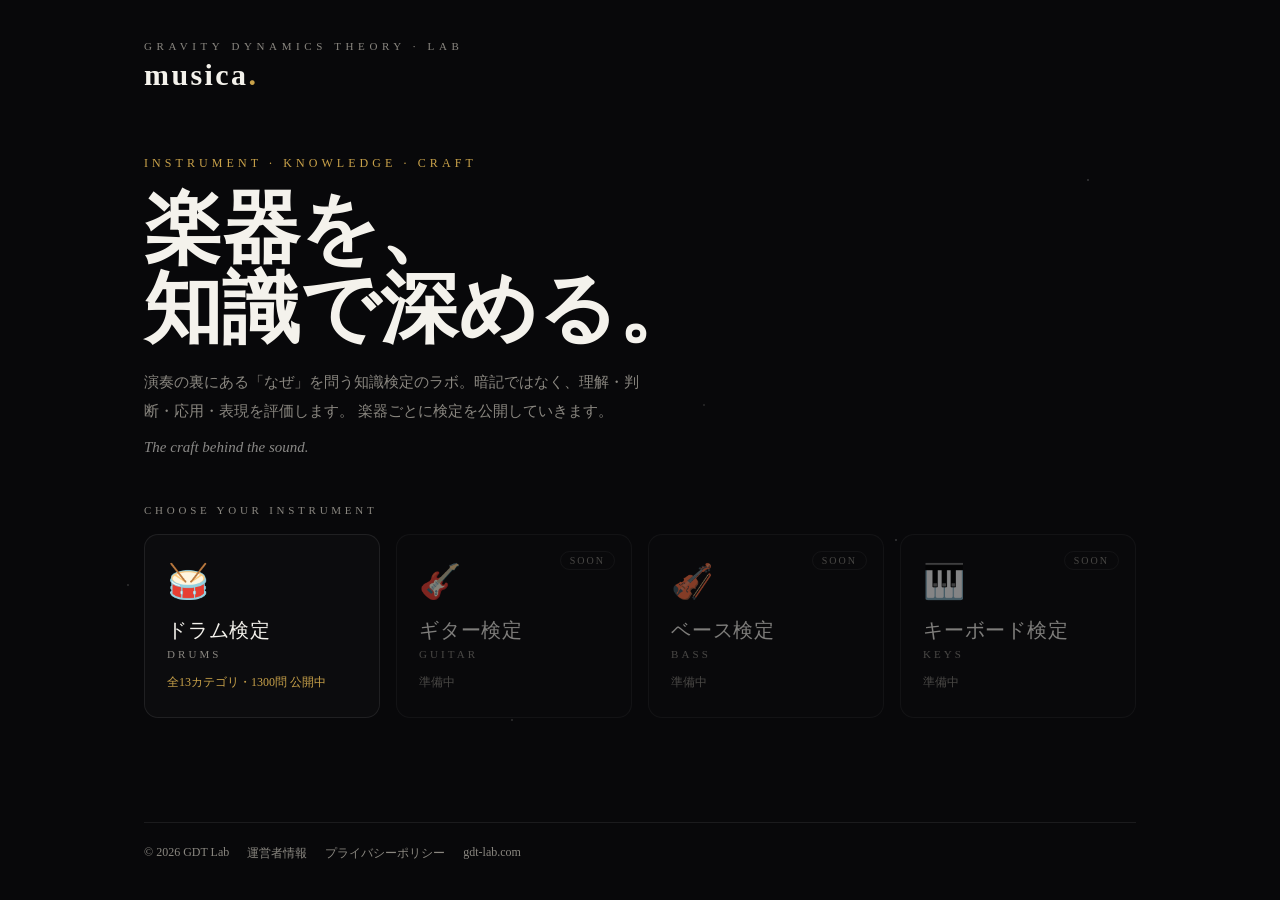
==== commit efd025d4: "AdSense用ページ追加:プライバシーポリシー・運営者情報" ====
--- a/index.html
+++ b/index.html
@@ -155,6 +155,8 @@
 
     <footer>
       <span>© <span id="year"></span> GDT Lab</span>
+      <a href="about/">運営者情報</a>
+      <a href="privacy/">プライバシーポリシー</a>
       <a href="https://gdt-lab.com">gdt-lab.com</a>
     </footer>
   </div>
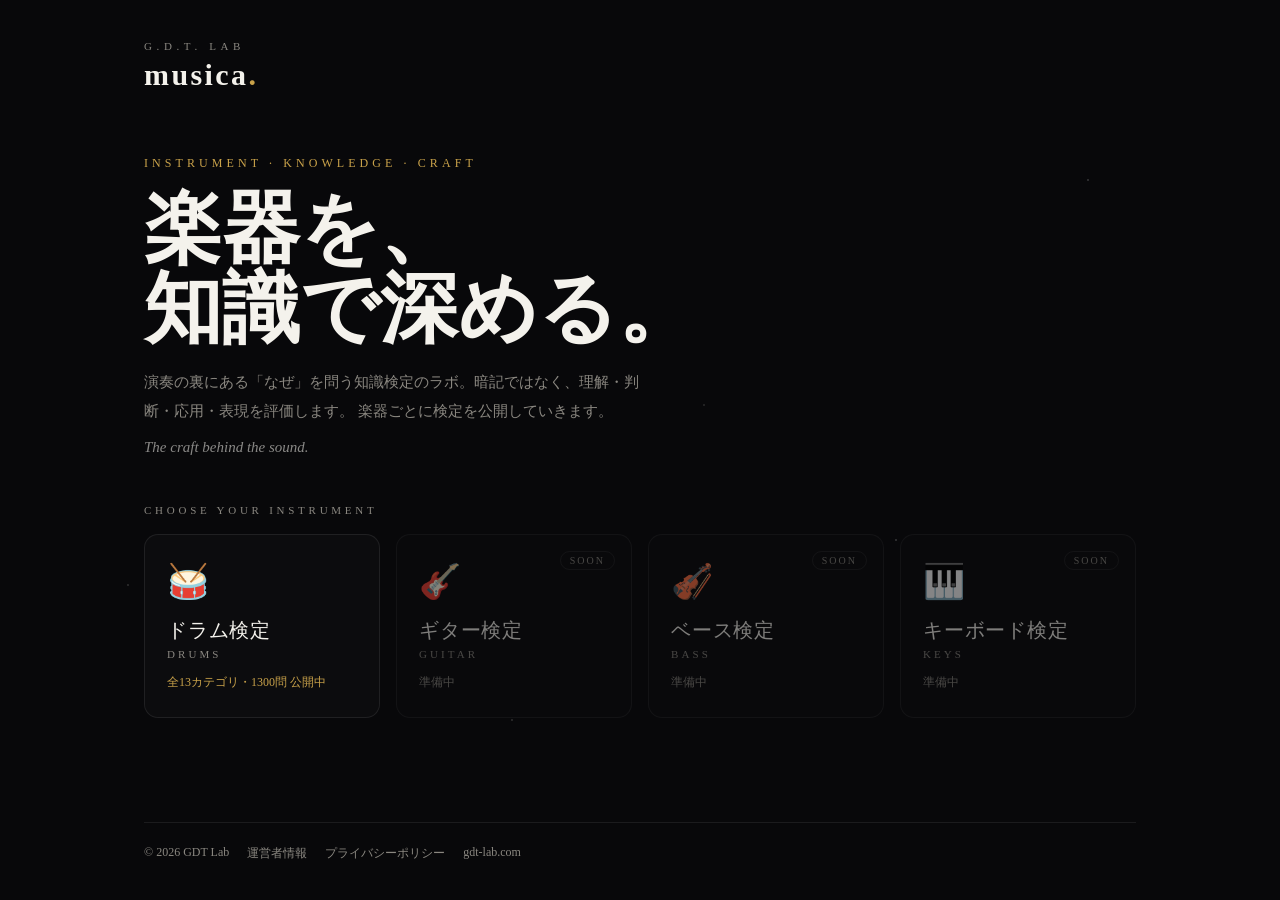
==== commit 80031aab: "feat: add AdSense verification code to all musica pages" ====
--- a/index.html
+++ b/index.html
@@ -100,11 +100,14 @@
     footer a { color: var(--muted); text-decoration: none; }
     footer a:hover { color: var(--fg); }
   </style>
-</head>
+
+
+
+<script async src="https://pagead2.googlesyndication.com/pagead/js/adsbygoogle.js?client=ca-pub-4501806779842390" crossorigin="anonymous"></script></head>
 <body>
   <div class="wrap">
     <header>
-      <div class="brand-eyebrow">Gravity Dynamics Theory · Lab</div>
+      <div class="brand-eyebrow">G.D.T. Lab</div>
       <div class="brand">musica<span class="dot">.</span></div>
     </header>
 
